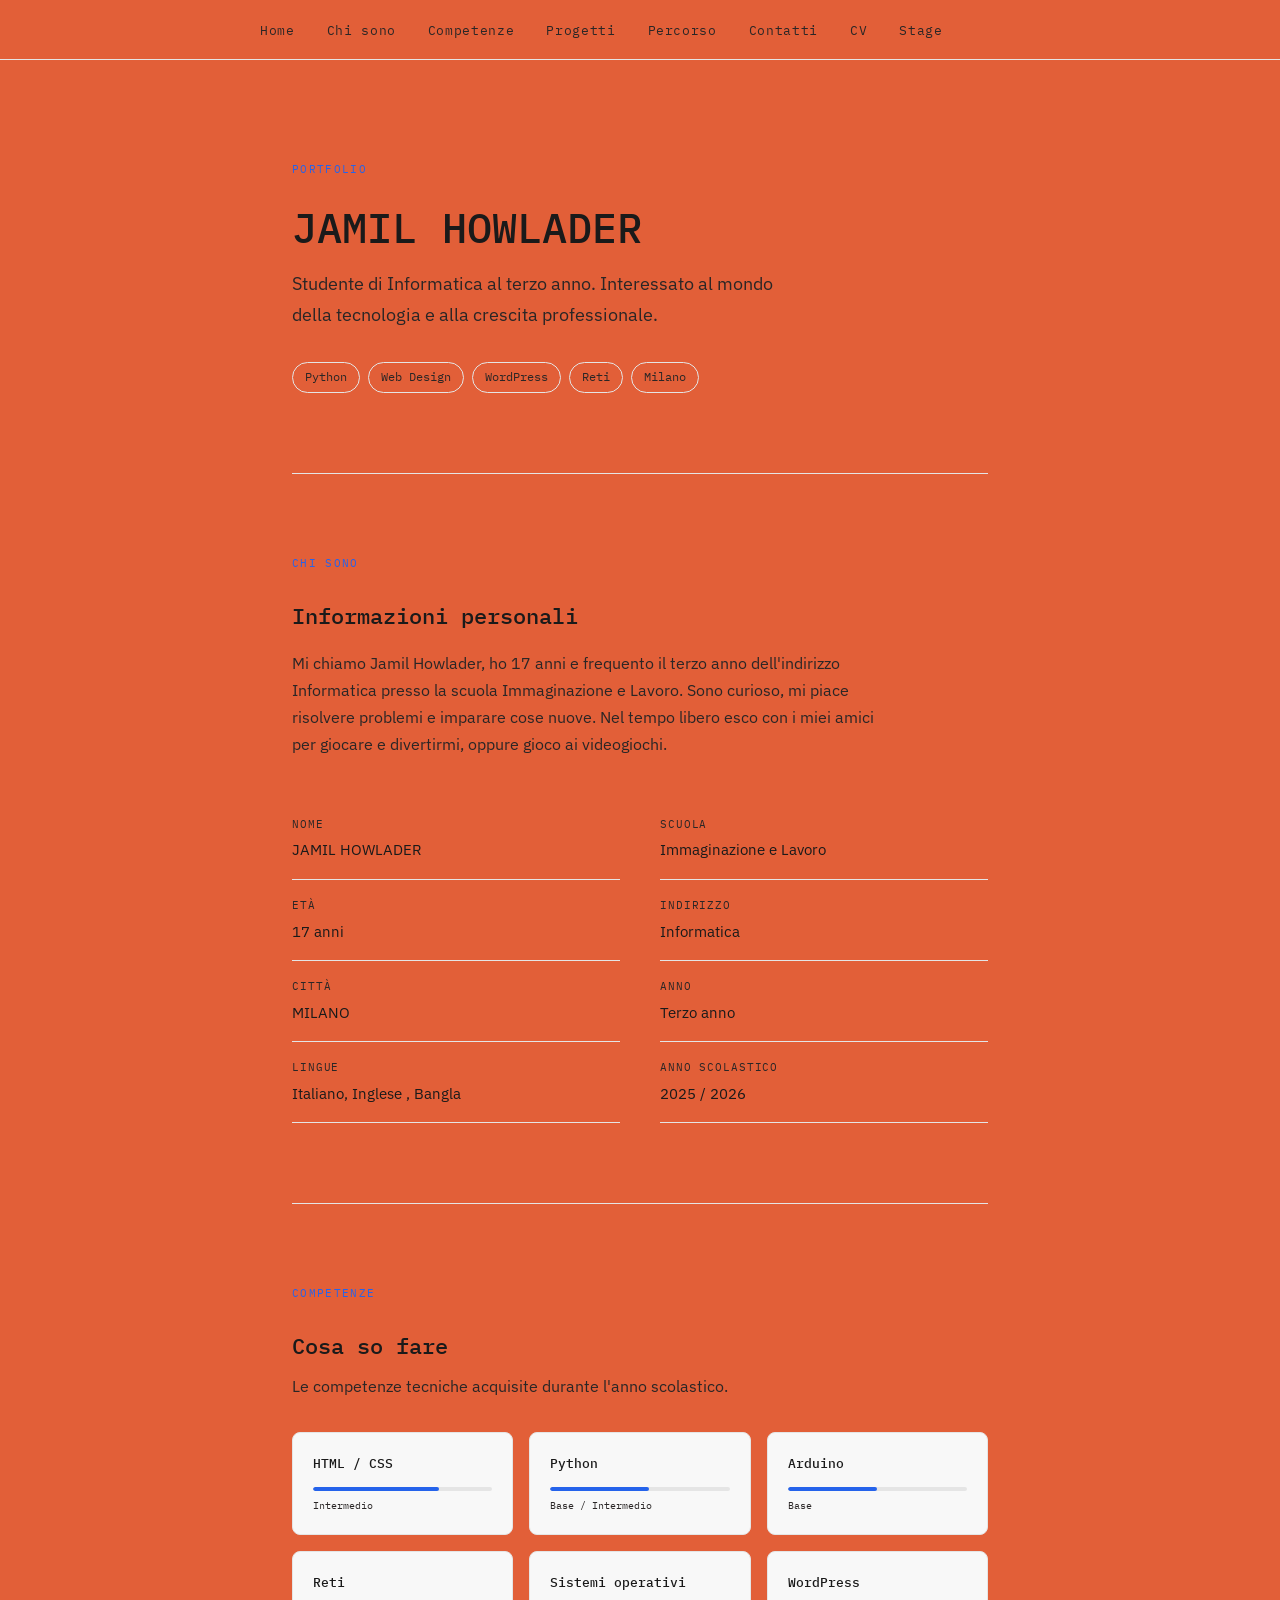
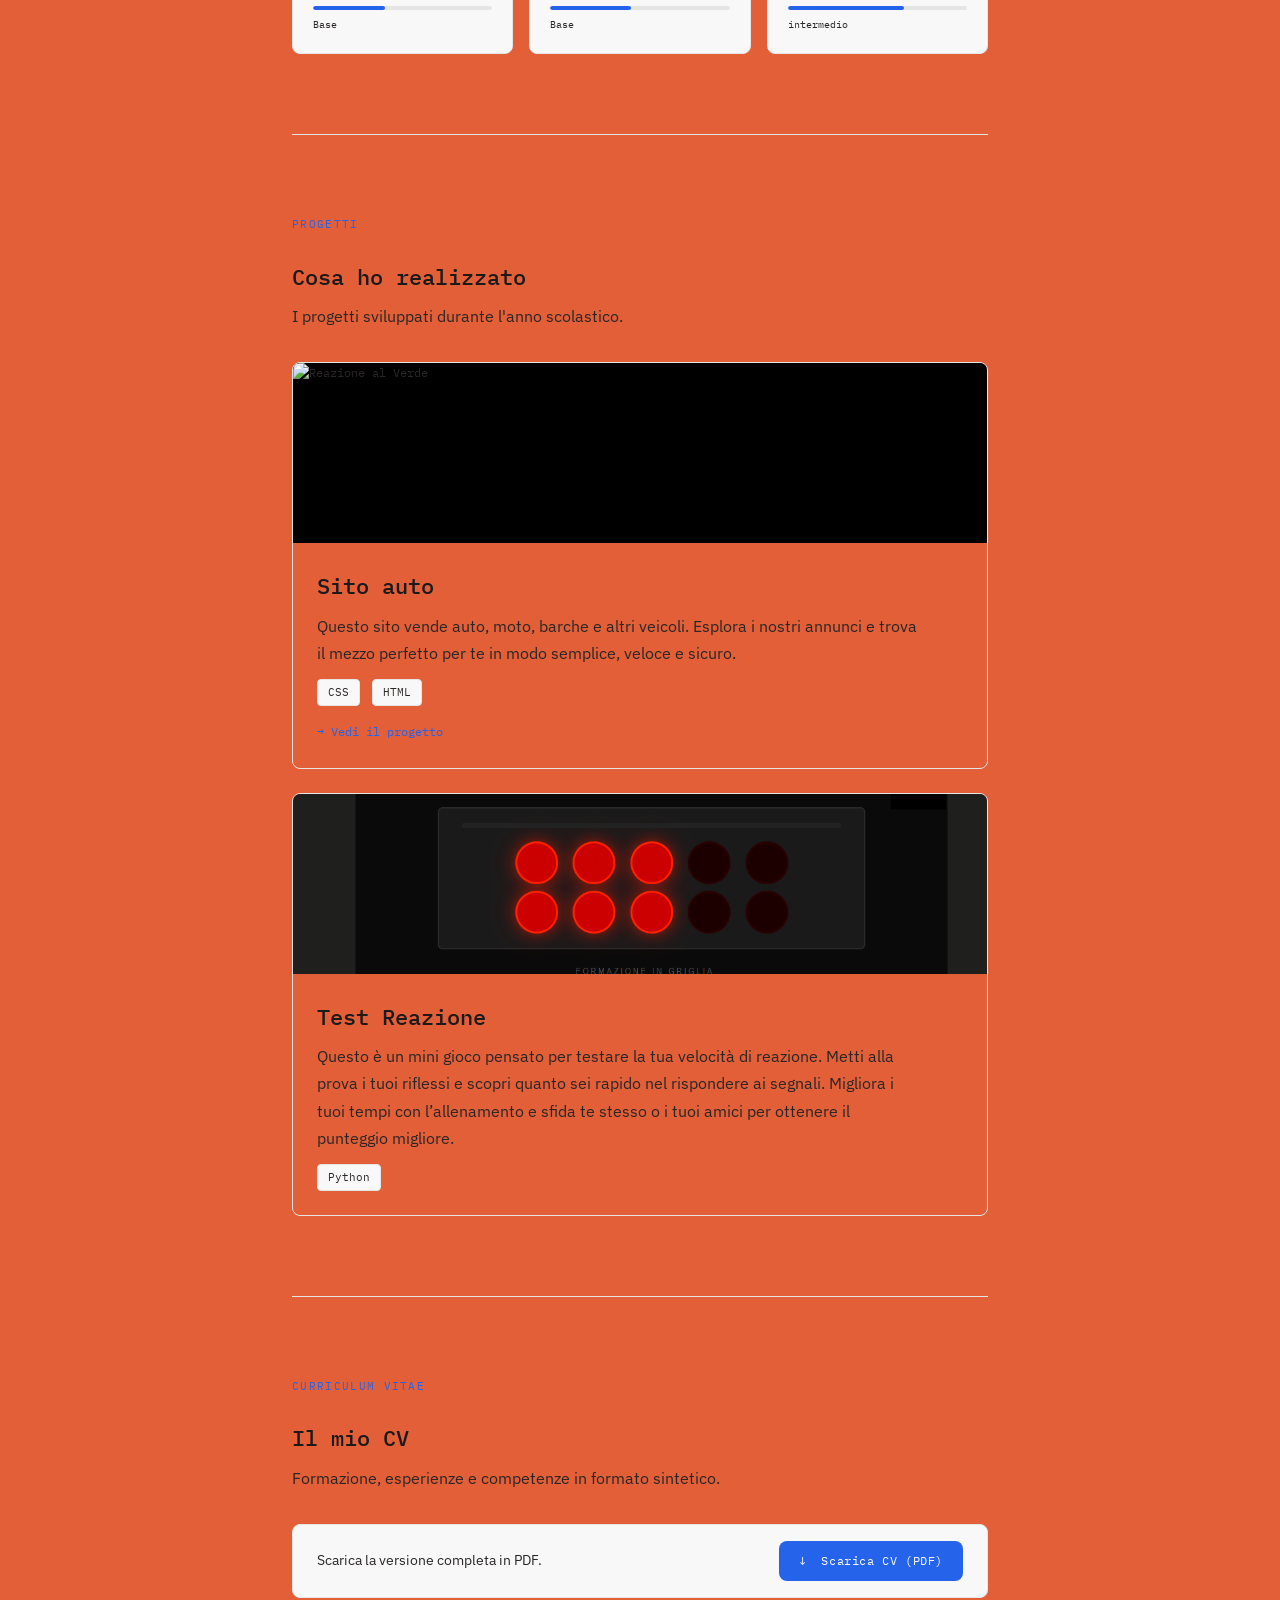
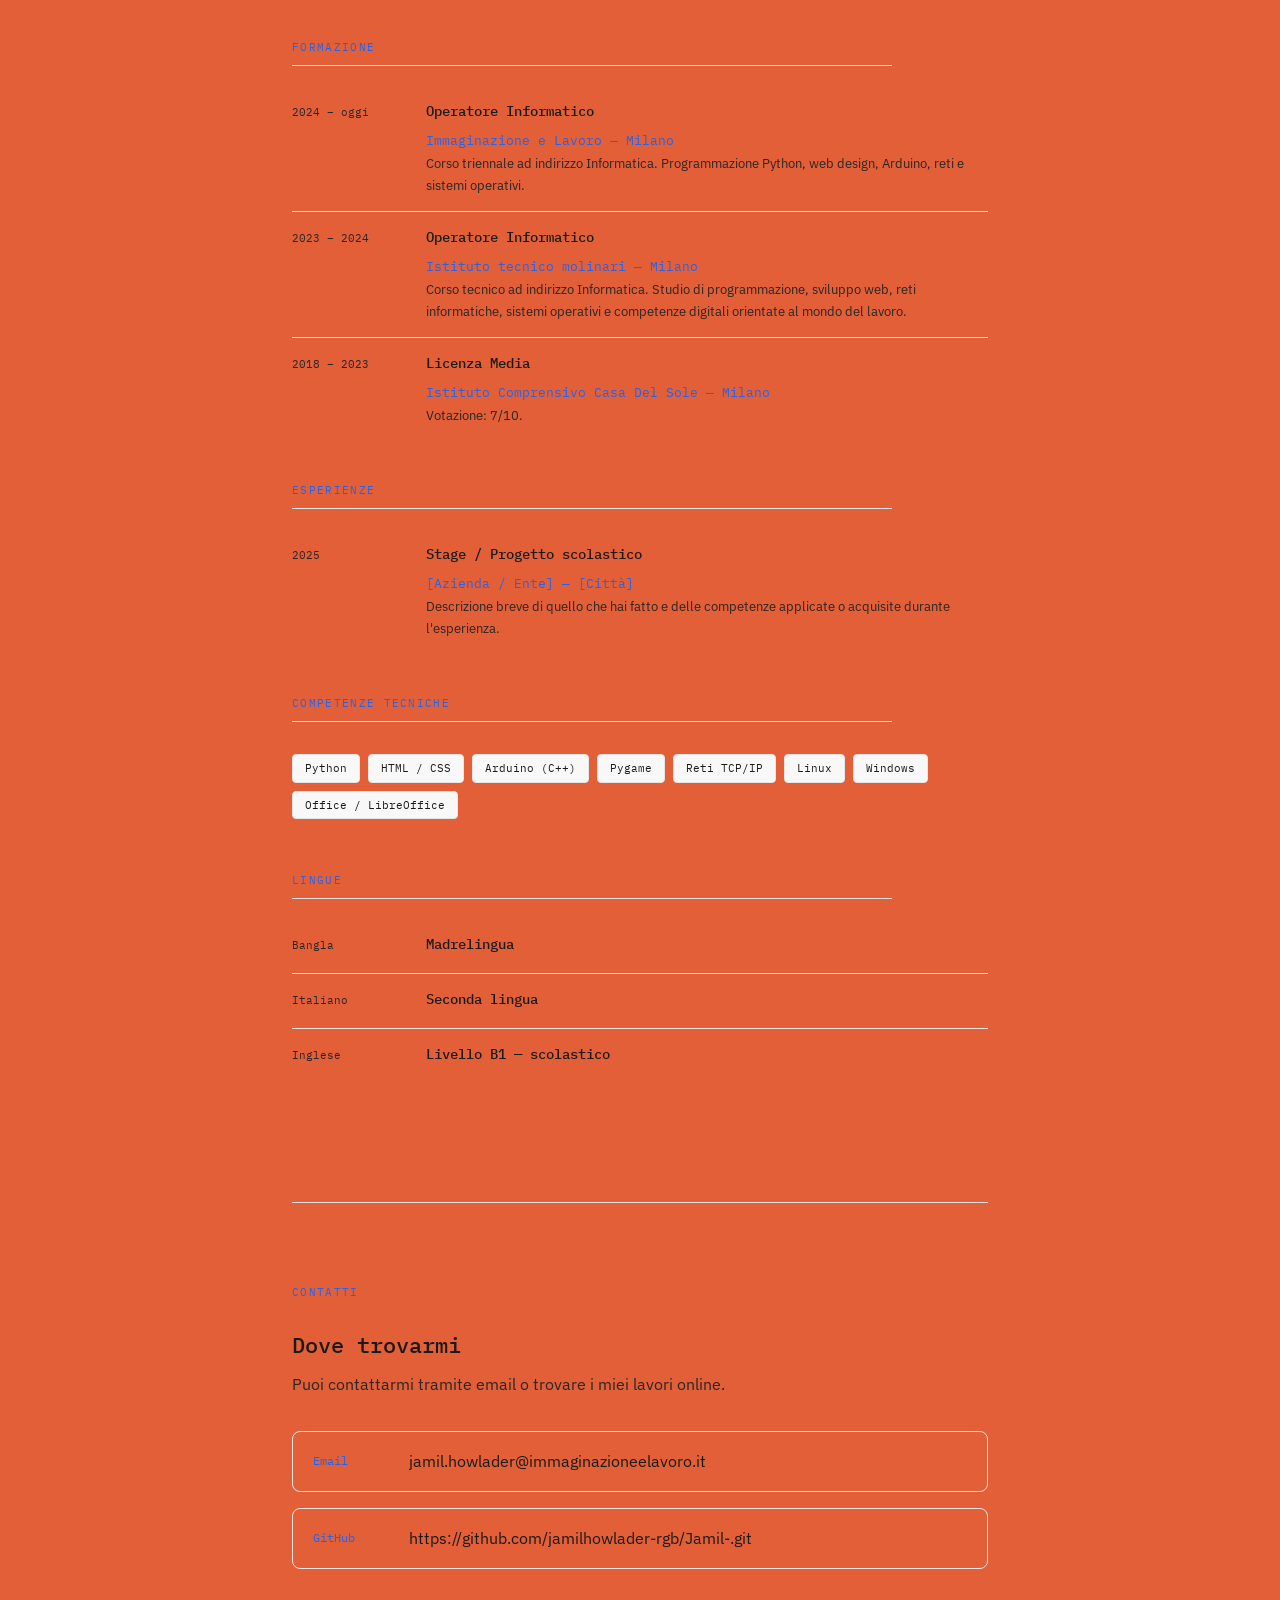
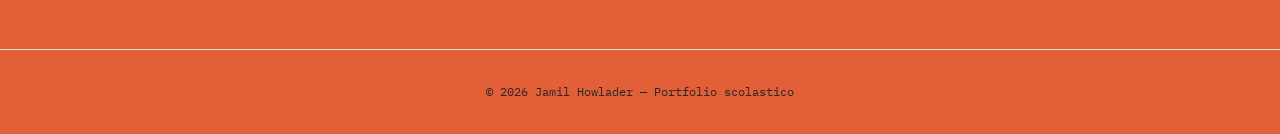
==== index.html @ 195c71ba "Update index.html" ====
<!DOCTYPE html>
<html lang="it">
<head>
  <meta charset="UTF-8" />
  <meta name="viewport" content="width=device-width, initial-scale=1.0"/>

  <!-- ✏️ MODIFICA: cambia il titolo con il tuo nome -->
  <title>JAMIL HOWLADER — Portfolio</title>

  <link rel="preconnect" href="https://fonts.googleapis.com">
  <link href="https://fonts.googleapis.com/css2?family=IBM+Plex+Sans:wght@300;400;500&family=IBM+Plex+Mono:wght@400;500&display=swap" rel="stylesheet">
  <link rel="stylesheet" href="style.css">
</head>

<body>

  <!-- NAVIGAZIONE -->
  <nav>
    <ul>
      <!-- ✏️ puoi cambiare le voci del menu -->
      <li><a href="#hero">Home</a></li>
      <li><a href="#chi-sono">Chi sono</a></li>
      <li><a href="#competenze">Competenze</a></li>
      <li><a href="#progetti">Progetti</a></li>
      <li><a href="#percorso">Percorso</a></li>
      <li><a href="#contatti">Contatti</a></li>
      <li><a href="#cv">CV</a></li>
      <li><a href="./stage.html">Stage</a></li>
    </ul>
  </nav>

  <main>

    <!-- ==========================================
         HERO — presentazione iniziale
         ========================================== -->
    <section id="hero">
      <p class="etichetta">Portfolio</p>

      <!-- ✏️ MODIFICA: il tuo nome e cognome -->
      <h1>JAMIL HOWLADER</h1>

      <!-- ✏️ MODIFICA: una frase breve su di te -->
      <p class="sottotitolo">
       Studente di Informatica al terzo anno. Interessato al mondo della tecnologia e alla crescita professionale.
      </p>

      <!-- ✏️ MODIFICA: le parole chiave che ti descrivono -->
      <div class="tag-list">
        <span class="tag">Python</span>
        <span class="tag">Web Design</span>
        <span class="tag">WordPress</span>
        <span class="tag">Reti</span>
        <span class="tag">Milano</span>
      </div>
    </section>

    <!-- ==========================================
         CHI SONO
         ========================================== -->
    <section id="chi-sono">
      <p class="etichetta">Chi sono</p>
      <h2>Informazioni personali</h2>

      <!-- ✏️ MODIFICA: scrivi qualcosa su di te -->
      <p style="margin-top: 16px;">
        Mi chiamo Jamil Howlader, ho 17 anni e frequento il terzo anno dell'indirizzo Informatica presso la scuola Immaginazione e Lavoro. Sono curioso, mi piace risolvere problemi e imparare cose nuove.

Nel tempo libero esco con i miei amici per giocare e divertirmi, oppure gioco ai videogiochi.


      </p>

      <div class="griglia-2col" style="margin-top: 40px;">
        <div>
          <!-- ✏️ MODIFICA: le tue informazioni -->
          <div class="info-riga">
            <span>NOME</span>
            <span>JAMIL HOWLADER</span>
          </div>
          <div class="info-riga">
            <span>Età</span>
            <span>17 anni</span>
          </div>
          <div class="info-riga">
            <span>Città</span>
            <span>MILANO</span>
          </div>
          <div class="info-riga">
            <span>Lingue</span>
            <span>Italiano, Inglese , Bangla </span>
          </div>
        </div>
        <div>
          <div class="info-riga">
            <span>Scuola</span>
            <span>Immaginazione e Lavoro</span>
          </div>
          <div class="info-riga">
            <span>Indirizzo</span>
            <span>Informatica</span>
          </div>
          <div class="info-riga">
            <span>Anno</span>
            <span>Terzo anno</span>
          </div>
          <div class="info-riga">
            <span>Anno scolastico</span>
            <span>2025 / 2026</span>
          </div>
        </div>
      </div>
    </section>

    <!-- ==========================================
         COMPETENZE
         ========================================== -->
    <section id="competenze">
      <p class="etichetta">Competenze</p>
      <h2>Cosa so fare</h2>
      <p style="margin-top: 8px;">
        Le competenze tecniche acquisite durante l'anno scolastico.
      </p>

      <!-- ✏️ MODIFICA: le tue competenze e il livello (da 0% a 100%) -->
      <div class="competenze-griglia">

        <div class="competenza-card">
          <h3>HTML / CSS</h3>
          <div class="barra-contenitore">
            <div class="barra" style="width: 70%"></div>
          </div>
          <p class="livello-label">Intermedio</p>
        </div>

        <div class="competenza-card">
          <h3>Python</h3>
          <div class="barra-contenitore">
            <div class="barra" style="width: 55%"></div>
          </div>
          <p class="livello-label">Base / Intermedio</p>
        </div>

        <div class="competenza-card">
          <h3>Arduino</h3>
          <div class="barra-contenitore">
            <div class="barra" style="width: 50%"></div>
          </div>
          <p class="livello-label">Base</p>
        </div>

        <div class="competenza-card">
          <h3>Reti</h3>
          <div class="barra-contenitore">
            <div class="barra" style="width: 40%"></div>
          </div>
          <p class="livello-label">Base</p>
        </div>

        <div class="competenza-card">
          <h3>Sistemi operativi</h3>
          <div class="barra-contenitore">
            <div class="barra" style="width: 45%"></div>
          </div>
          <p class="livello-label">Base</p>
        </div>
        

        <div class="competenza-card">
          <h3>WordPress</h3>
          <div class="barra-contenitore">
            <div class="barra" style="width: 65%"></div>
          </div>
          <p class="livello-label">intermedio</p>
        </div>

        <!-- ✏️ aggiungi altre competenze copiando il blocco sopra -->

      </div>
    </section>

    <!-- ==========================================
         PROGETTI
         ========================================== -->
    <section id="progetti">
      <p class="etichetta">Progetti</p>
      <h2>Cosa ho realizzato</h2>
      <p style="margin-top: 8px;">
        I progetti sviluppati durante l'anno scolastico.
      </p>

      <div class="progetti-lista">

        <!-- PROGETTO 1 — ✏️ MODIFICA con il tuo progetto -->
        <div class="progetto-card">
          <div class="progetto-immagine">
             <img src="./Screenshot 2026-06-10 164959.png" alt="Reazione al Verde" style="width:100%;height:100%;object-fit:fill;">
            <!-- ✏️ sostituisci questo placeholder con un'immagine del progetto:
                 <img src="screenshot-progetto.jpg" alt="Nome progetto" style="width:100%;height:100%;object-fit:cover;">
            -->
          </div>
          <div class="progetto-corpo">
            <h2>Sito auto</h2>
            <p style="margin-top: 8px;">
             Questo sito vende auto, moto, barche e 
             altri veicoli. Esplora i nostri annunci e
              trova il mezzo perfetto per te in modo semplice,
               veloce e sicuro.

            </p>
            <div class="progetto-meta">
              <!-- ✏️ aggiungi i linguaggi / strumenti usati -->
              <span class="badge">CSS</span>
              <span class="badge">HTML</span>
            </div>
            <!-- ✏️ se hai un link al progetto, inseriscilo qui -->
            <!-- <a href="#" class="progetto-link">→ Vedi il progetto</a> -->
             <a href="file:///C:/Users/howla/Desktop/progetto2%20exam/f1_start_lights_reaction_game.html" class="progetto-link">→ Vedi il progetto</a>


          </div>
        </div>

        <!-- PROGETTO 2 — ✏️ MODIFICA con il tuo progetto -->
        <div class="progetto-card">
          <div class="progetto-immagine">
            <img src="./sema.png" alt="Reazione al Verde" style="width:100%;height:100%;object-fit:cover;">
          </div>
          <div class="progetto-corpo">
            <h2>Test Reazione</h2>
            <p style="margin-top: 8px;">
              Questo è un mini gioco pensato per testare la tua velocità di reazione. Metti alla prova i tuoi riflessi e scopri quanto sei rapido nel rispondere ai segnali. Migliora i tuoi tempi con l’allenamento e sfida te stesso o i tuoi amici per ottenere il punteggio migliore.

            </p>
            <div class="progetto-meta">
              <span class="badge">Python</span>
            </div>
          </div>
        </div>

        <!-- ✏️ copia un blocco qui sopra per aggiungere altri progetti -->

      </div>
    </section>

    <!-- ==========================================
         CV
         ========================================== -->
    <section id="cv">
      <p class="etichetta">Curriculum Vitae</p>
      <h2>Il mio CV</h2>
      <p style="margin-top: 8px;">
        Formazione, esperienze e competenze in formato sintetico.
      </p>

      <!-- BOTTONE DOWNLOAD PDF -->
      <div class="cv-download-bar">
        <p>Scarica la versione completa in PDF.</p>
        <!-- ✏️ MODIFICA: sostituisci "cv.pdf" con il nome del tuo file PDF -->
       <a href="./JAMIL HOWLADER - CV (2).pdf" download="JAMIL HOWLADER-CV(2).pdf" class="btn-scarica">
          ↓ &nbsp;Scarica CV (PDF)
        </a>
      </div>

      <!-- FORMAZIONE -->
      <div class="cv-blocco">
        <p class="cv-blocco-titolo">Formazione</p>

        <!-- ✏️ MODIFICA: il tuo percorso scolastico -->
        <div class="cv-riga">
          <span class="cv-periodo">2024 – oggi</span>
          <div class="cv-contenuto">
            <h3>Operatore Informatico</h3>
            <span class="cv-luogo">Immaginazione e Lavoro — Milano</span>
            <p>Corso triennale ad indirizzo Informatica. Programmazione Python,
               web design, Arduino, reti e sistemi operativi.</p>
          </div>
        </div>


         <div class="cv-riga">
          <span class="cv-periodo">2023 – 2024</span>
          <div class="cv-contenuto">
            <h3>Operatore Informatico</h3>
            <span class="cv-luogo">Istituto tecnico molinari — Milano</span>
            <p>Corso tecnico ad indirizzo Informatica. Studio di programmazione, 
              sviluppo web, reti informatiche, sistemi operativi e competenze digitali orientate al mondo del lavoro.

            </p>
          </div>
        </div>

        <div class="cv-riga">
          <span class="cv-periodo">2018 – 2023</span>
          <div class="cv-contenuto">
            <h3>Licenza Media</h3>
            <!-- ✏️ MODIFICA: la tua scuola media -->
            <span class="cv-luogo">Istituto Comprensivo Casa Del Sole — Milano</span>
            <p>Votazione: 7/10.</p>
          </div>
        </div>

        <!-- ✏️ aggiungi altri blocchi copiando una cv-riga -->
      </div>

      <!-- ESPERIENZE -->
      <div class="cv-blocco">
        <p class="cv-blocco-titolo">Esperienze</p>

        <!-- ✏️ MODIFICA: aggiungi stage, lavori, volontariato, ecc. -->
        <div class="cv-riga">
          <span class="cv-periodo">2025</span>
          <div class="cv-contenuto">
            <h3>Stage / Progetto scolastico</h3>
            <!-- ✏️ MODIFICA: azienda o contesto -->
            <span class="cv-luogo">[Azienda / Ente] — [Città]</span>
            <p>Descrizione breve di quello che hai fatto e delle competenze
               applicate o acquisite durante l'esperienza.</p>
          </div>
        </div>

        <!-- ✏️ se non hai esperienze lavorative ancora, puoi rimuovere
             questa sezione o usarla per progetti extrascolastici -->
      </div>

      <!-- COMPETENZE TECNICHE -->
      <div class="cv-blocco">
        <p class="cv-blocco-titolo">Competenze tecniche</p>
        <!-- ✏️ MODIFICA: le tue competenze -->
        <div class="cv-skill-lista">
          <span class="cv-skill">Python</span>
          <span class="cv-skill">HTML / CSS</span>
          <span class="cv-skill">Arduino (C++)</span>
          <span class="cv-skill">Pygame</span>
          <span class="cv-skill">Reti TCP/IP</span>
          <span class="cv-skill">Linux</span>
          <span class="cv-skill">Windows</span>
          <span class="cv-skill">Office / LibreOffice</span>
        </div>
      </div>

      <!-- LINGUE -->
      <div class="cv-blocco">
        <p class="cv-blocco-titolo">Lingue</p>

        <div class="cv-riga">
          <span class="cv-periodo">Bangla</span>
          <div class="cv-contenuto">
            <h3>Madrelingua</h3>
          </div>
        </div>
           <div class="cv-riga">
          <span class="cv-periodo">Italiano</span>
          <div class="cv-contenuto">
            <h3>Seconda lingua</h3>
          </div>
        </div>



        <div class="cv-riga">
          <span class="cv-periodo">Inglese</span>
          <div class="cv-contenuto">
            <!-- ✏️ MODIFICA: il tuo livello -->
            <h3>Livello B1 — scolastico</h3>
          </div>
        </div>
      </div>

    </section>

    <!-- ==========================================
         CONTATTI
         ========================================== -->
    <section id="contatti">
      <p class="etichetta">Contatti</p>
      <h2>Dove trovarmi</h2>
      <p style="margin-top: 8px;">
        Puoi contattarmi tramite email o trovare i miei lavori online.
      </p>

      <div class="contatti-lista">

        <!-- ✏️ MODIFICA: la tua email -->
        <a href="/cdn-cgi/l/email-protection#3b4f4e5a7b5e565a525715524f" class="contatto-riga">
          <span class="contatto-icona">Email</span>
          <span><span class="__cf_email__" data-cfemail="5d29283c1d38303c3431733429"></span>jamil.howlader@immaginazioneelavoro.it </span>
        </a>

        <!-- ✏️ MODIFICA: il tuo profilo GitHub (se ce l'hai) -->
        <a href="https://github.com/tuousername" class="contatto-riga" target="_blank">
          <span class="contatto-icona">GitHub</span>
          <span>https://github.com/jamilhowlader-rgb/Jamil-.git</span>
        </a>

        <!-- ✏️ aggiungi altri link (LinkedIn, ecc.) copiando il blocco sopra
             oppure cancella quelli che non usi -->

      </div>
    </section>

    

  </main>

    <footer>
    <!-- ✏️ MODIFICA: il tuo nome -->
    © 2026 Jamil Howlader — Portfolio scolastico
  </footer>

</body>
</html>
---- style.css ----
/* =============================================
   VARIABILI — modifica qui i colori del sito
   Cambiarle qui le cambia su TUTTE le pagine
   ============================================= */
:root {
  --colore-sfondo:     #e25f38;
  --colore-testo:      #1a1a1a;
  --colore-testo-muto: #2a2626;
  --colore-accento:    #2563eb;   /* ✏️ cambia questo colore con il tuo preferito */
  --colore-bordo:      #e5e5e5;
  --colore-card:       #f8f8f8;

  --font-titoli: 'IBM Plex Mono', monospace;
  --font-testo:  'IBM Plex Sans', sans-serif;

  --larghezza-max: 760px;
  --raggio:        8px;
}

/* =============================================
   RESET E BASE
   ============================================= */
*, *::before, *::after {
  box-sizing: border-box;
  margin: 0;
  padding: 0;
}

html {
  scroll-behavior: smooth;
}

body {
  background-color: var(--colore-sfondo);
  color: var(--colore-testo);
  font-family: var(--font-testo);
  font-size: 16px;
  line-height: 1.7;
}

/* =============================================
   NAVIGAZIONE
   ============================================= */
nav {
  position: sticky;
  top: 0;
  background-color: var(--colore-sfondo);
  border-bottom: 1px solid var(--colore-bordo);
  z-index: 100;
  padding: 0 32px;
}

nav ul {
  list-style: none;
  display: flex;
  gap: 32px;
  max-width: var(--larghezza-max);
  margin: 0 auto;
  padding: 16px 0;
}

nav a {
  text-decoration: none;
  color: var(--colore-testo-muto);
  font-size: 13px;
  font-family: var(--font-titoli);
  letter-spacing: 0.05em;
  transition: color 0.2s;
}

nav a:hover,
nav a.attivo {
  color: var(--colore-accento);
}

/* =============================================
   LAYOUT PRINCIPALE
   ============================================= */
main {
  max-width: var(--larghezza-max);
  margin: 0 auto;
  padding: 0 32px;
}

section {
  padding: 80px 0;
  border-bottom: 1px solid var(--colore-bordo);
}

section:last-child {
  border-bottom: none;
}

/* =============================================
   TIPOGRAFIA
   ============================================= */
.etichetta {
  font-family: var(--font-titoli);
  font-size: 11px;
  letter-spacing: 0.12em;
  text-transform: uppercase;
  color: var(--colore-accento);
  margin-bottom: 24px;
}

h1 {
  font-family: var(--font-titoli);
  font-size: clamp(28px, 5vw, 42px);
  font-weight: 500;
  line-height: 1.2;
  margin-bottom: 16px;
}

/* h1 nella pagina stage è leggermente più piccolo */
.pagina-stage h1 {
  font-size: clamp(24px, 4vw, 36px);
}

h2 {
  font-family: var(--font-titoli);
  font-size: 22px;
  font-weight: 500;
  margin-bottom: 8px;
}

h3 {
  font-family: var(--font-titoli);
  font-size: 15px;
  font-weight: 500;
  margin-bottom: 6px;
}

p {
  color: var(--colore-testo-muto);
  max-width: 600px;
}

a {
  color: var(--colore-accento);
}

/* =============================================
   SEZIONE HERO (intestazione — solo index)
   ============================================= */
#hero {
  padding: 100px 0 80px;
}

#hero .sottotitolo {
  font-size: 18px;
  color: var(--colore-testo-muto);
  margin-bottom: 32px;
  max-width: 520px;
}

.tag-list {
  display: flex;
  flex-wrap: wrap;
  gap: 8px;
  margin-top: 24px;
}

.tag {
  font-family: var(--font-titoli);
  font-size: 12px;
  padding: 4px 12px;
  border: 1px solid var(--colore-bordo);
  border-radius: 100px;
  color: var(--colore-testo-muto);
}

/* =============================================
   SEZIONE CHI SONO — griglia 2 colonne
   ============================================= */
.griglia-2col {
  display: grid;
  grid-template-columns: 1fr 1fr;
  gap: 40px;
  margin-top: 32px;
}

.info-riga {
  display: flex;
  flex-direction: column;
  gap: 4px;
  padding: 16px 0;
  border-bottom: 1px solid var(--colore-bordo);
}

.info-riga span:first-child {
  font-family: var(--font-titoli);
  font-size: 11px;
  text-transform: uppercase;
  letter-spacing: 0.08em;
  color: var(--colore-testo-muto);
}

.info-riga span:last-child {
  font-size: 15px;
  color: var(--colore-testo);
}

/* =============================================
   SEZIONE COMPETENZE
   ============================================= */
.competenze-griglia {
  display: grid;
  grid-template-columns: repeat(auto-fill, minmax(200px, 1fr));
  gap: 16px;
  margin-top: 32px;
}

.competenza-card {
  background: var(--colore-card);
  border: 1px solid var(--colore-bordo);
  border-radius: var(--raggio);
  padding: 20px;
}

.competenza-card h3 {
  font-size: 13px;
  margin-bottom: 12px;
  color: var(--colore-testo);
}

.barra-contenitore {
  background: var(--colore-bordo);
  border-radius: 4px;
  height: 4px;
  overflow: hidden;
}

.barra {
  height: 100%;
  background: var(--colore-accento);
  border-radius: 4px;
}

.livello-label {
  font-family: var(--font-titoli);
  font-size: 10px;
  color: var(--colore-testo-muto);
  margin-top: 6px;
}

/* =============================================
   SEZIONE PROGETTI
   ============================================= */
.progetti-lista {
  display: flex;
  flex-direction: column;
  gap: 24px;
  margin-top: 32px;
}

.progetto-card {
  border: 1px solid var(--colore-bordo);
  border-radius: var(--raggio);
  overflow: hidden;
  transition: border-color 0.2s;
}

.progetto-card:hover {
  border-color: var(--colore-accento);
}

.progetto-immagine {
  width: 100%;
  height: 180px;
  background: black;
  display: flex;
  align-items: center;
  justify-content: center;
  font-family: var(--font-titoli);
  font-size: 12px;
  color: var(--colore-testo-muto);
  /* ✏️ puoi sostituire il colore di sfondo con un'immagine:
     background: url('immagine-progetto.jpg') center/cover; */
}

.progetto-corpo {
  padding: 24px;
}

.progetto-meta {
  display: flex;
  gap: 12px;
  margin-top: 12px;
  flex-wrap: wrap;
}

.badge {
  font-family: var(--font-titoli);
  font-size: 11px;
  padding: 3px 10px;
  border-radius: 4px;
  background: var(--colore-card);
  border: 1px solid var(--colore-bordo);
  color: var(--colore-testo-muto);
}

.progetto-link {
  display: inline-block;
  margin-top: 16px;
  font-family: var(--font-titoli);
  font-size: 12px;
  color: var(--colore-accento);
  text-decoration: none;
}

.progetto-link:hover {
  text-decoration: underline;
}

/* =============================================
   SEZIONE PERCORSO — timeline
   ============================================= */
.timeline {
  margin-top: 32px;
  display: flex;
  flex-direction: column;
  gap: 0;
}

.timeline-item {
  display: grid;
  grid-template-columns: 100px 1fr;
  gap: 24px;
  padding-bottom: 32px;
  position: relative;
}

.timeline-item::before {
  content: '';
  position: absolute;
  left: 91px;
  top: 6px;
  bottom: 0;
  width: 1px;
  background: var(--colore-bordo);
}

.timeline-item:last-child::before {
  display: none;
}

.timeline-anno {
  font-family: var(--font-titoli);
  font-size: 12px;
  color: var(--colore-testo-muto);
  padding-top: 2px;
  text-align: right;
}

.timeline-contenuto {
  padding-left: 20px;
  position: relative;
}

.timeline-contenuto::before {
  content: '';
  position: absolute;
  left: -4px;
  top: 7px;
  width: 8px;
  height: 8px;
  border-radius: 50%;
  background: var(--colore-accento);
}

/* =============================================
   SEZIONE CONTATTI
   ============================================= */
.contatti-lista {
  margin-top: 32px;
  display: flex;
  flex-direction: column;
  gap: 16px;
}

.contatto-riga {
  display: flex;
  align-items: center;
  gap: 16px;
  padding: 16px 20px;
  border: 1px solid var(--colore-bordo);
  border-radius: var(--raggio);
  text-decoration: none;
  color: var(--colore-testo);
  transition: border-color 0.2s, background 0.2s;
}

.contatto-riga:hover {
  border-color: var(--colore-accento);
  background: var(--colore-card);
}

.contatto-icona {
  font-family: var(--font-titoli);
  font-size: 12px;
  color: var(--colore-accento);
  min-width: 80px;
}

/* =============================================
   SEZIONE CV
   ============================================= */
.cv-download-bar {
  display: flex;
  align-items: center;
  justify-content: space-between;
  background: var(--colore-card);
  border: 1px solid var(--colore-bordo);
  border-radius: var(--raggio);
  padding: 16px 24px;
  margin-top: 32px;
  margin-bottom: 40px;
  flex-wrap: wrap;
  gap: 12px;
}

.cv-download-bar p {
  font-size: 14px;
  max-width: none;
}

.btn-scarica {
  display: inline-flex;
  align-items: center;
  gap: 8px;
  background: var(--colore-accento);
  color: #fff;
  text-decoration: none;
  font-family: var(--font-titoli);
  font-size: 12px;
  letter-spacing: 0.05em;
  padding: 10px 20px;
  border-radius: var(--raggio);
  transition: opacity 0.2s;
  white-space: nowrap;
}

.btn-scarica:hover {
  opacity: 0.85;
  color: #fff;
}

.cv-blocco {
  margin-bottom: 40px;
}

.cv-blocco-titolo {
  font-family: var(--font-titoli);
  font-size: 11px;
  letter-spacing: 0.12em;
  text-transform: uppercase;
  color: var(--colore-accento);
  border-bottom: 1px solid var(--colore-bordo);
  padding-bottom: 8px;
  margin-bottom: 20px;
}

.cv-riga {
  display: grid;
  grid-template-columns: 110px 1fr;
  gap: 16px 24px;
  padding: 14px 0;
  border-bottom: 1px solid var(--colore-bordo);
  align-items: start;
}

.cv-riga:last-child {
  border-bottom: none;
}

.cv-periodo {
  font-family: var(--font-titoli);
  font-size: 11px;
  color: var(--colore-testo-muto);
  padding-top: 3px;
}

.cv-contenuto h3 {
  font-size: 14px;
  font-weight: 500;
  margin-bottom: 2px;
  color: var(--colore-testo);
}

.cv-contenuto .cv-luogo {
  font-size: 13px;
  color: var(--colore-accento);
  font-family: var(--font-titoli);
  margin-bottom: 4px;
}

.cv-contenuto p {
  font-size: 13px;
  color: var(--colore-testo-muto);
  max-width: none;
  margin: 0;
}

.cv-skill-lista {
  display: flex;
  flex-wrap: wrap;
  gap: 8px;
  padding: 12px 0;
}

.cv-skill {
  font-family: var(--font-titoli);
  font-size: 11px;
  padding: 4px 12px;
  border-radius: 4px;
  background: var(--colore-card);
  border: 1px solid var(--colore-bordo);
  color: var(--colore-testo);
}

/* =============================================
   PAGINA STAGE — componenti specifici
   ============================================= */

/* Intestazione pagina stage */
#intro {
  padding: 80px 0 60px;
}

#intro p {
  margin-top: 12px;
  max-width: 520px;
}

/* Numerazione stage (cerchio colorato) */
.numero-stage {
  display: inline-flex;
  align-items: center;
  justify-content: center;
  width: 32px;
  height: 32px;
  border-radius: 50%;
  background: var(--colore-accento);
  color: #fff;
  font-family: var(--font-titoli);
  font-size: 14px;
  font-weight: 500;
  margin-bottom: 24px;
}

/* Scheda azienda */
.scheda-azienda {
  border: 1px solid var(--colore-bordo);
  border-radius: var(--raggio);
  overflow: hidden;
  margin-bottom: 40px;
}

.scheda-header {
  background: var(--colore-card);
  border-bottom: 1px solid var(--colore-bordo);
  padding: 20px 24px;
  display: flex;
  align-items: flex-start;
  justify-content: space-between;
  gap: 16px;
  flex-wrap: wrap;
}

.scheda-header h2 {
  font-size: 18px;
  margin-bottom: 0;
}

.scheda-header .settore-badge {
  font-family: var(--font-titoli);
  font-size: 11px;
  padding: 4px 12px;
  border: 1px solid var(--colore-bordo);
  border-radius: 100px;
  color: var(--colore-testo-muto);
  background: var(--colore-sfondo);
  white-space: nowrap;
}

.scheda-corpo {
  padding: 0;
}

.scheda-riga {
  display: grid;
  grid-template-columns: 160px 1fr;
  border-bottom: 1px solid var(--colore-bordo);
}

.scheda-riga:last-child {
  border-bottom: none;
}

.scheda-label {
  font-family: var(--font-titoli);
  font-size: 11px;
  text-transform: uppercase;
  letter-spacing: 0.08em;
  color: var(--colore-testo-muto);
  padding: 16px 24px;
  background: var(--colore-card);
  border-right: 1px solid var(--colore-bordo);
  display: flex;
  align-items: flex-start;
}

.scheda-valore {
  padding: 14px 24px;
  font-size: 15px;
  color: var(--colore-testo);
}

/* Lista attività dentro la scheda */
.attivita-lista {
  list-style: none;
  display: flex;
  flex-direction: column;
  gap: 6px;
  padding: 14px 24px;
}

.attivita-lista li {
  font-size: 15px;
  color: var(--colore-testo);
  display: flex;
  gap: 10px;
  align-items: flex-start;
}

.attivita-lista li::before {
  content: '—';
  color: var(--colore-accento);
  font-family: var(--font-titoli);
  flex-shrink: 0;
  margin-top: 1px;
}

/* Relazione */
.relazione-contenitore {
  margin-top: 8px;
}

.relazione-contenitore h3 {
  font-size: 13px;
  font-weight: 500;
  text-transform: uppercase;
  letter-spacing: 0.08em;
  color: var(--colore-testo-muto);
  margin-bottom: 16px;
}

.relazione-testo {
  display: flex;
  flex-direction: column;
  gap: 16px;
}

.relazione-paragrafo {
  border-left: 3px solid var(--colore-bordo);
  padding-left: 20px;
}

.relazione-paragrafo .para-titolo {
  font-family: var(--font-titoli);
  font-size: 12px;
  text-transform: uppercase;
  letter-spacing: 0.08em;
  color: var(--colore-accento);
  margin-bottom: 6px;
}

.relazione-paragrafo p {
  font-size: 15px;
  line-height: 1.75;
  /* ✏️ il testo della relazione va qui */
}

/* =============================================
   FOOTER
   ============================================= */
footer {
  border-top: 1px solid var(--colore-bordo);
  padding: 32px;
  text-align: center;
  font-family: var(--font-titoli);
  font-size: 12px;
  color: var(--colore-testo-muto);
}

/* =============================================
   RESPONSIVE (schermi piccoli)
   ============================================= */
@media (max-width: 600px) {
  main  { padding: 0 20px; }
  nav   { padding: 0 20px; }

  /* index */
  .griglia-2col      { grid-template-columns: 1fr; }
  .timeline-item     { grid-template-columns: 70px 1fr; }
  .cv-riga           { grid-template-columns: 1fr; gap: 4px; }
  .cv-periodo        { padding-top: 0; }
  .cv-download-bar   { flex-direction: column; align-items: flex-start; }

  /* stage */
  .scheda-riga       { grid-template-columns: 1fr; }
  .scheda-label      { border-right: none; border-bottom: 1px solid var(--colore-bordo); }
  .scheda-header     { flex-direction: column; gap: 8px; }
}
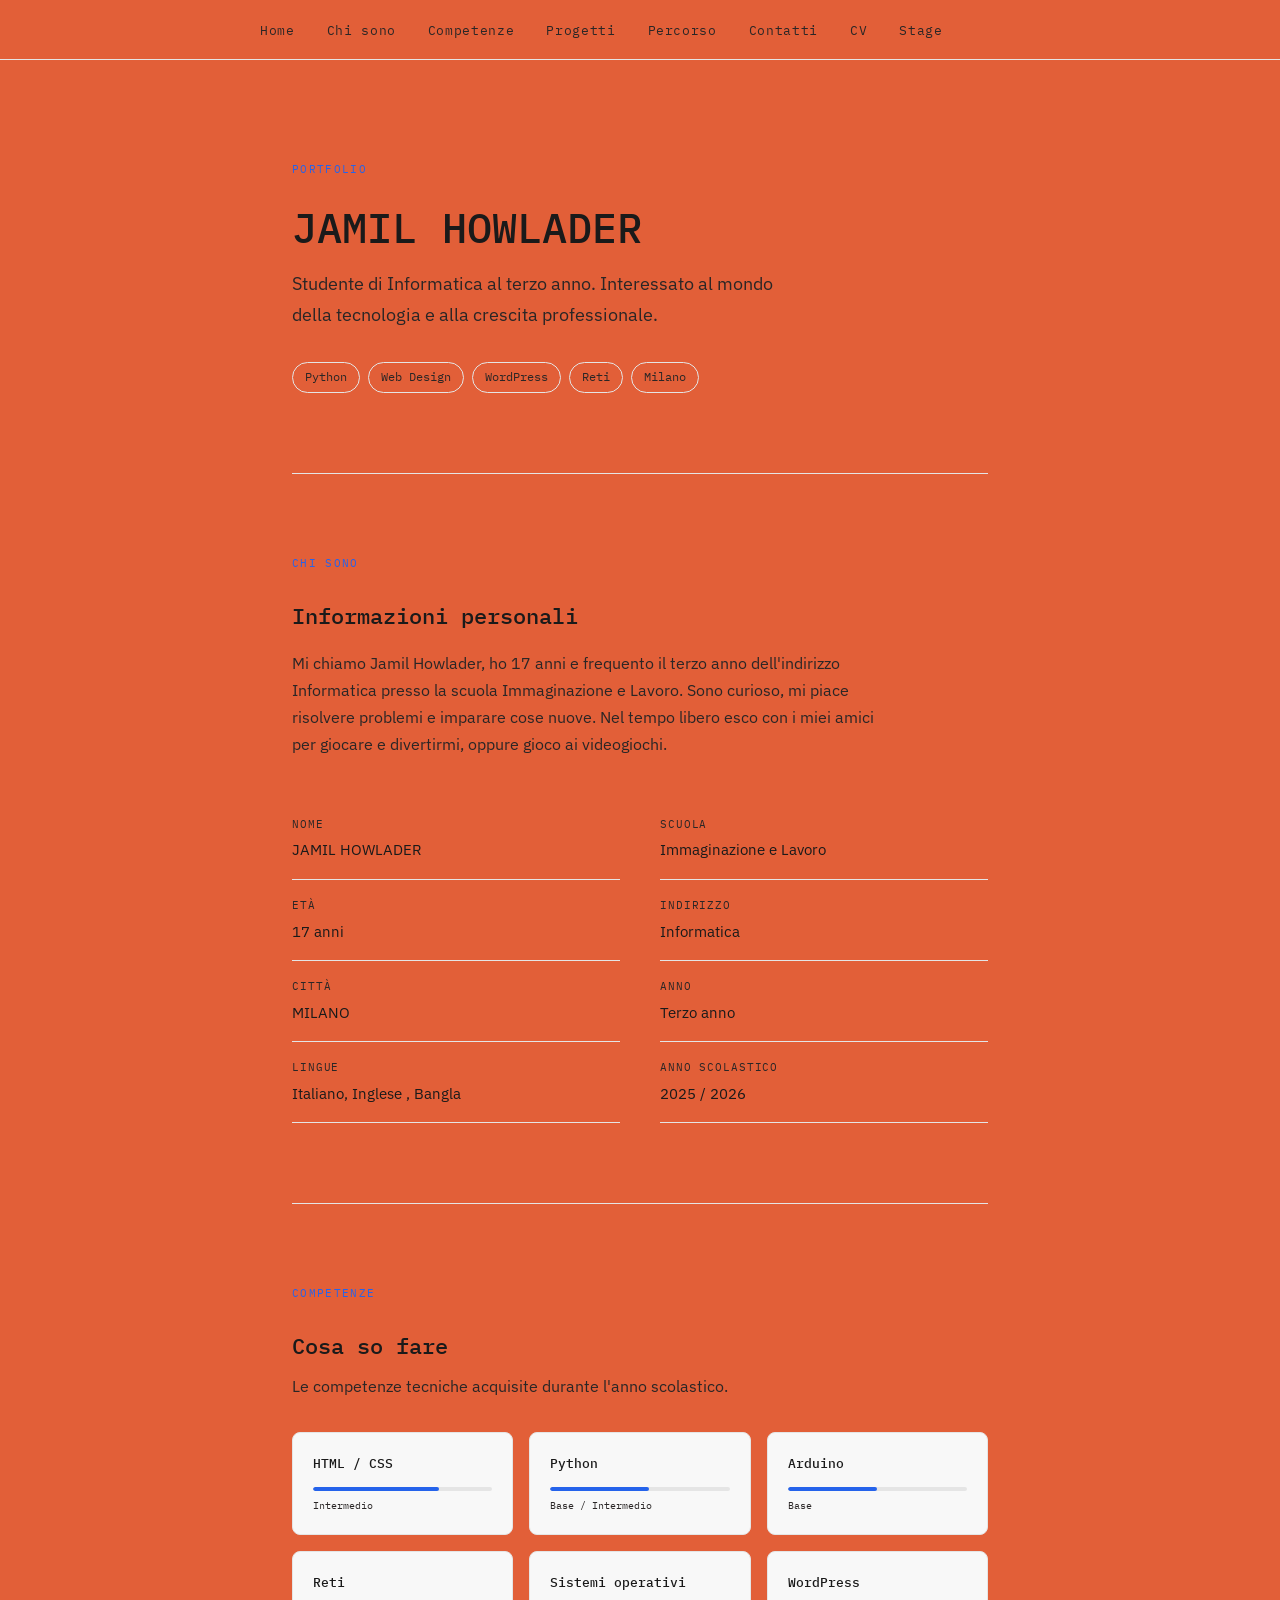
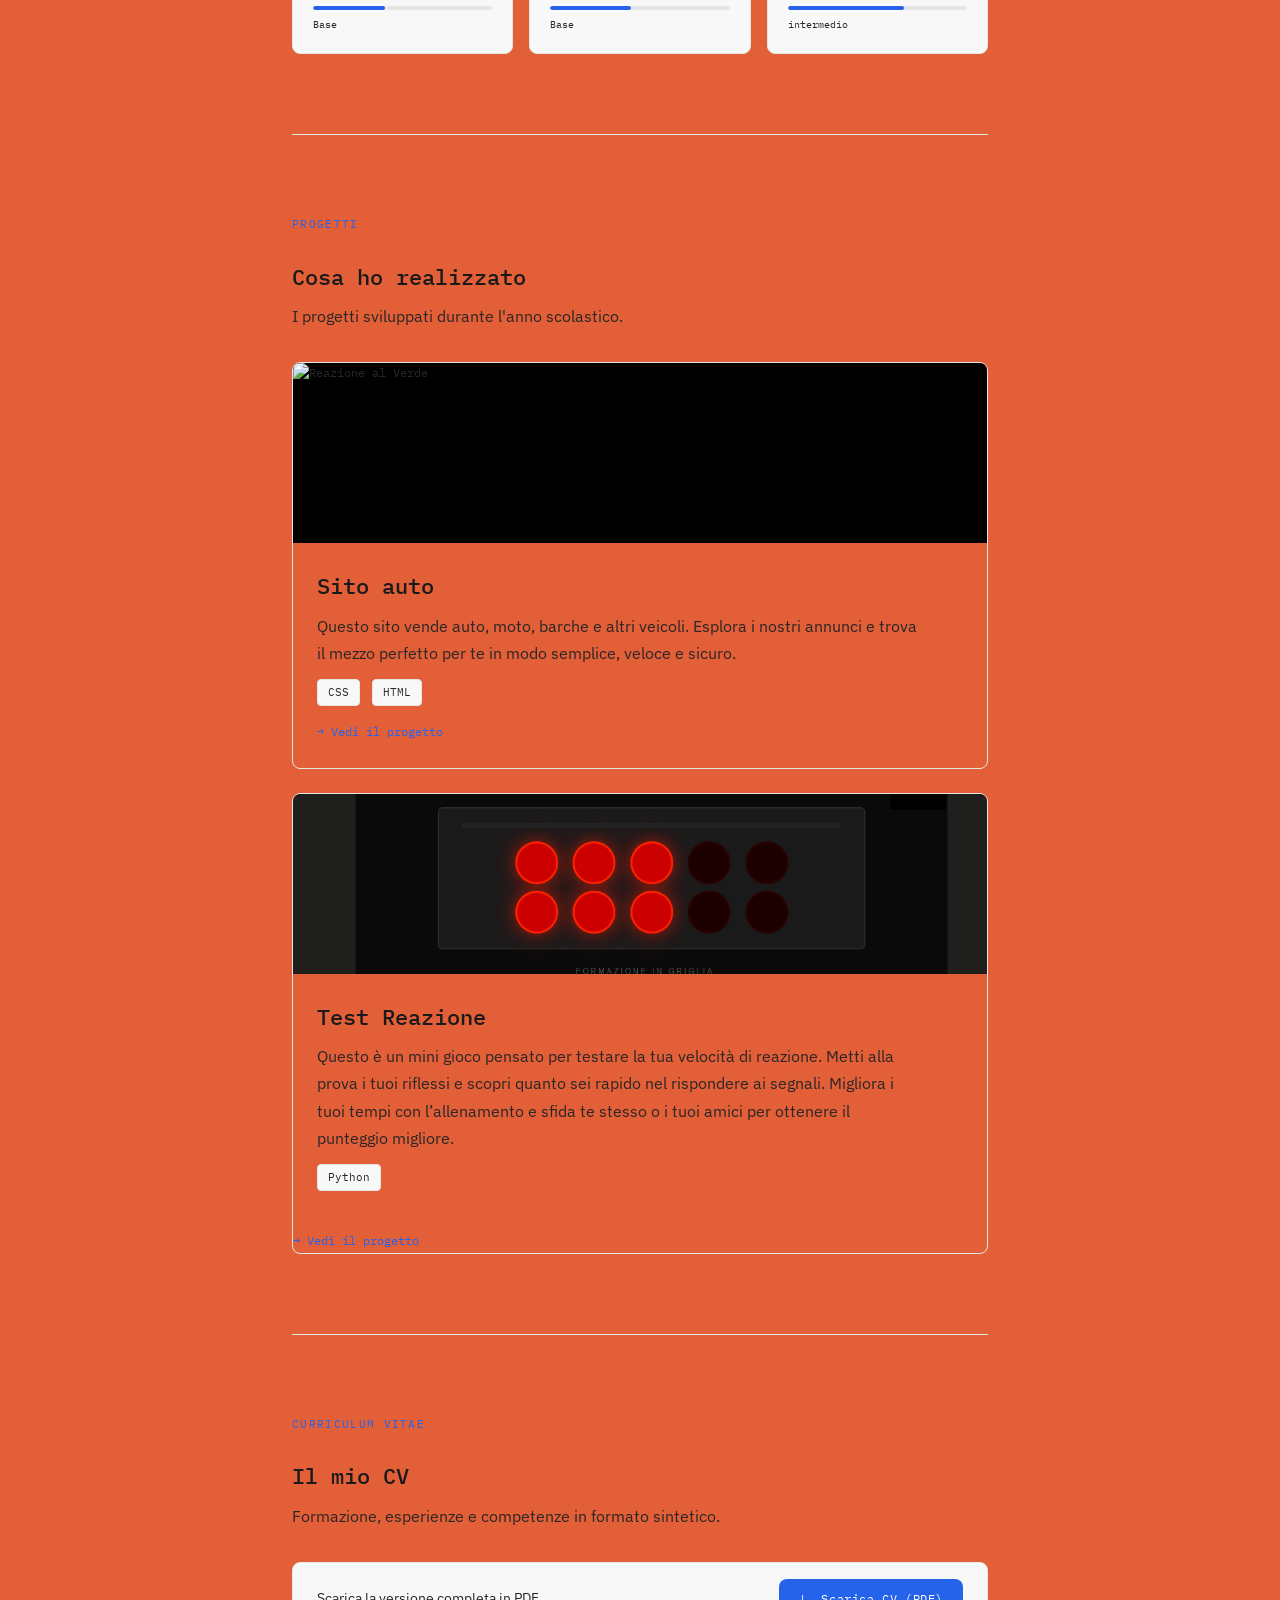
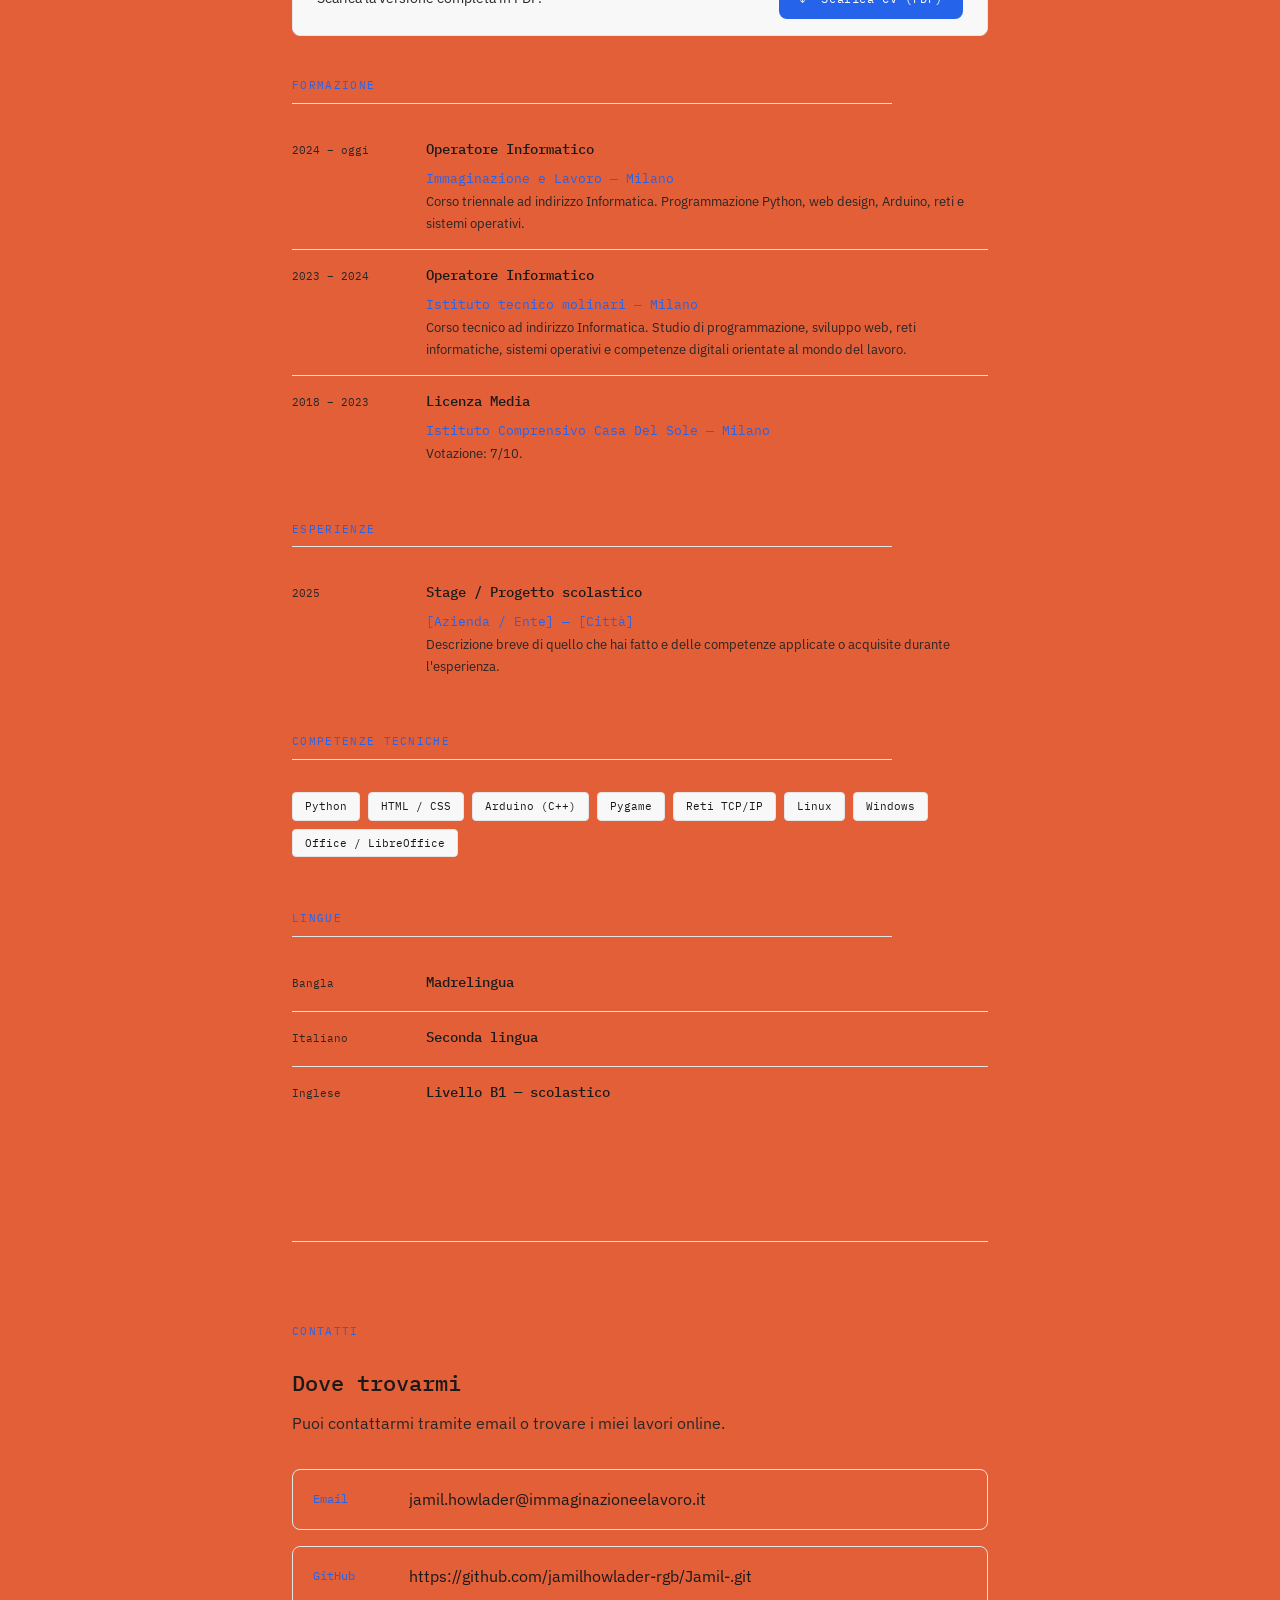
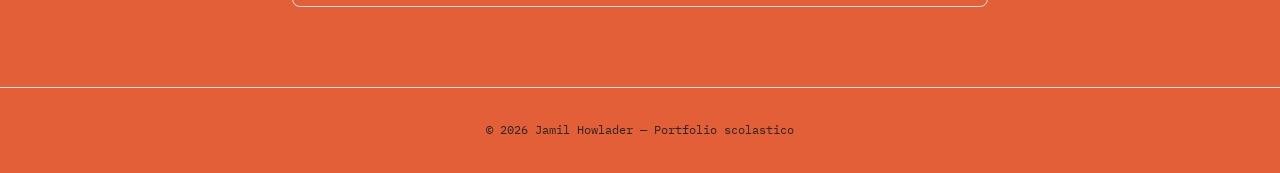
==== commit be15e926: "Update index.html" ====
--- a/index.html
+++ b/index.html
@@ -215,7 +215,7 @@
             </div>
             <!-- ✏️ se hai un link al progetto, inseriscilo qui -->
             <!-- <a href="#" class="progetto-link">→ Vedi il progetto</a> -->
-             <a href="file:///C:/Users/howla/Desktop/progetto2%20exam/f1_start_lights_reaction_game.html" class="progetto-link">→ Vedi il progetto</a>
+             <a href="file:///C:/Users/howla/Desktop/progetto%20orale%201%23/index.html" class="progetto-link">→ Vedi il progetto</a>
 
 
           </div>
@@ -236,6 +236,10 @@
               <span class="badge">Python</span>
             </div>
           </div>
+
+                       <a href="file:///C:/Users/howla/Desktop/progetto2%20exam/f1_start_lights_reaction_game.html" class="progetto-link">→ Vedi il progetto</a>
+
+
         </div>
 
         <!-- ✏️ copia un blocco qui sopra per aggiungere altri progetti -->
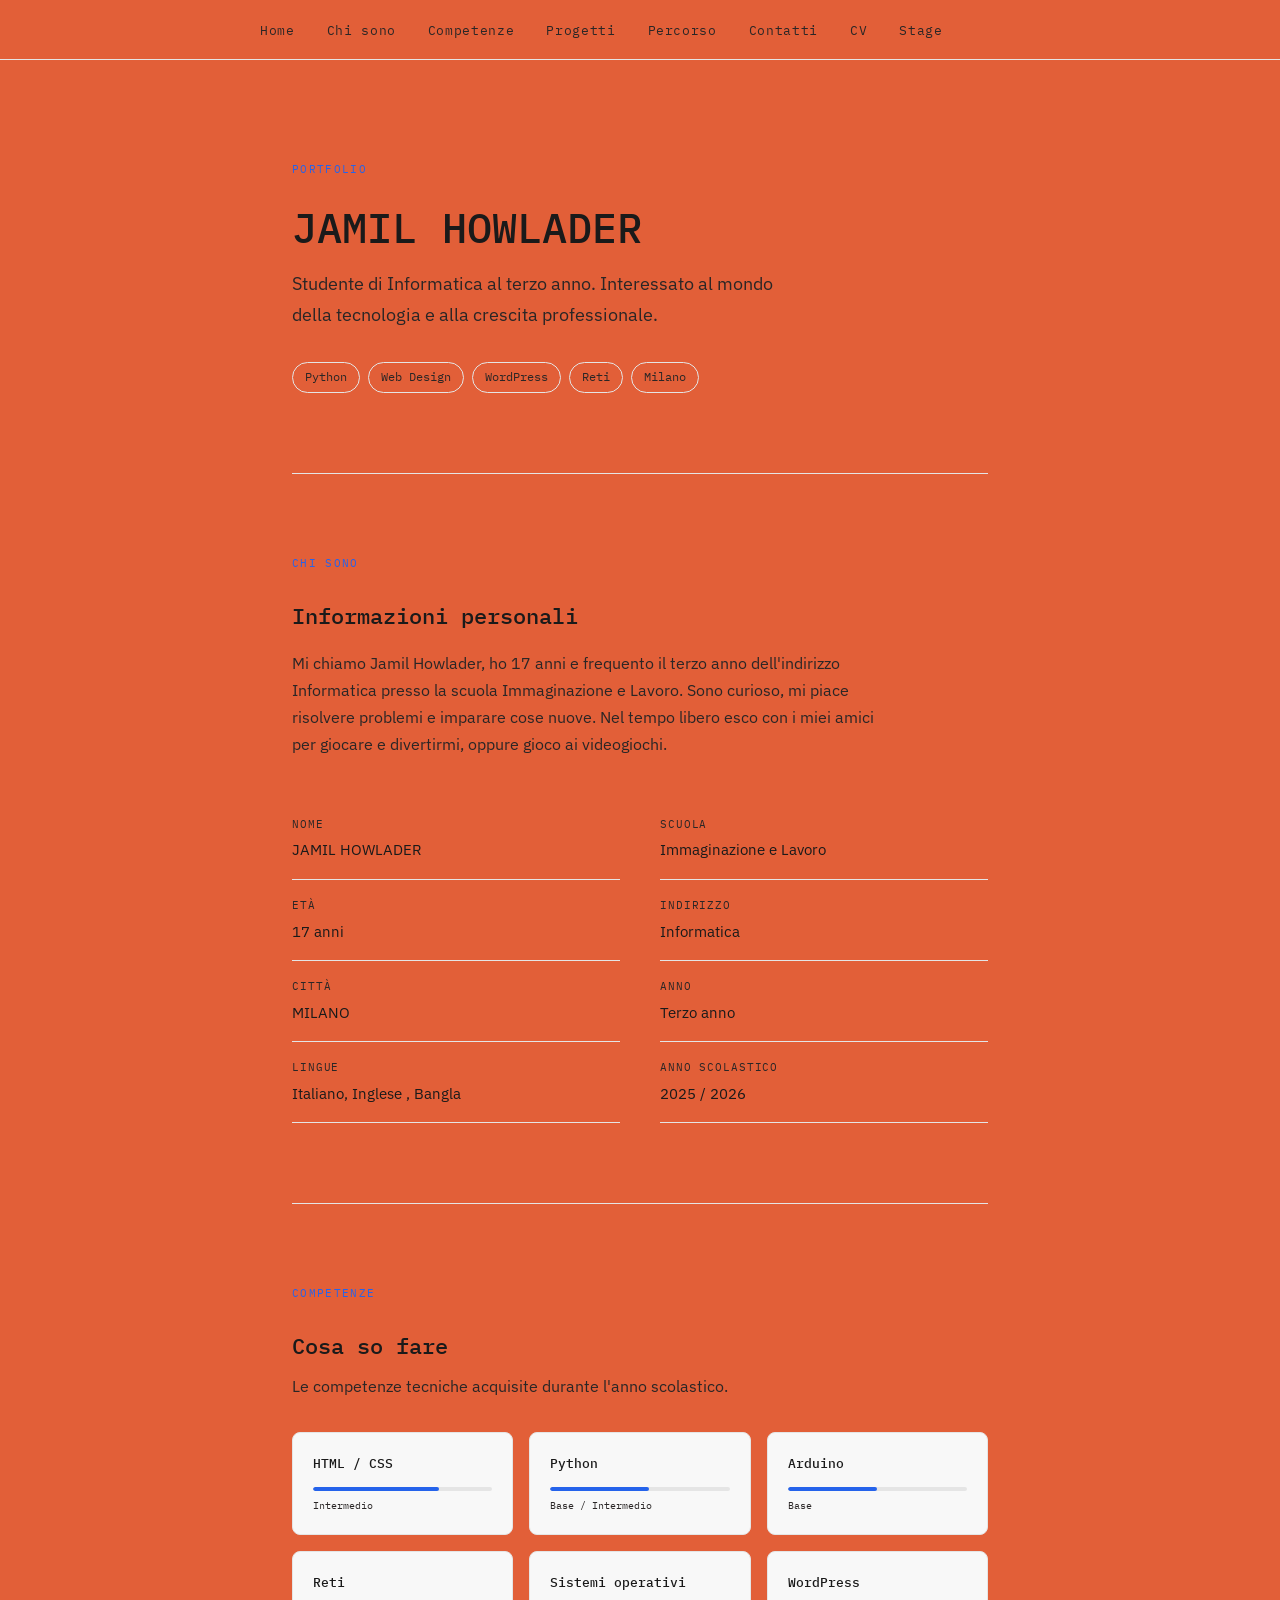
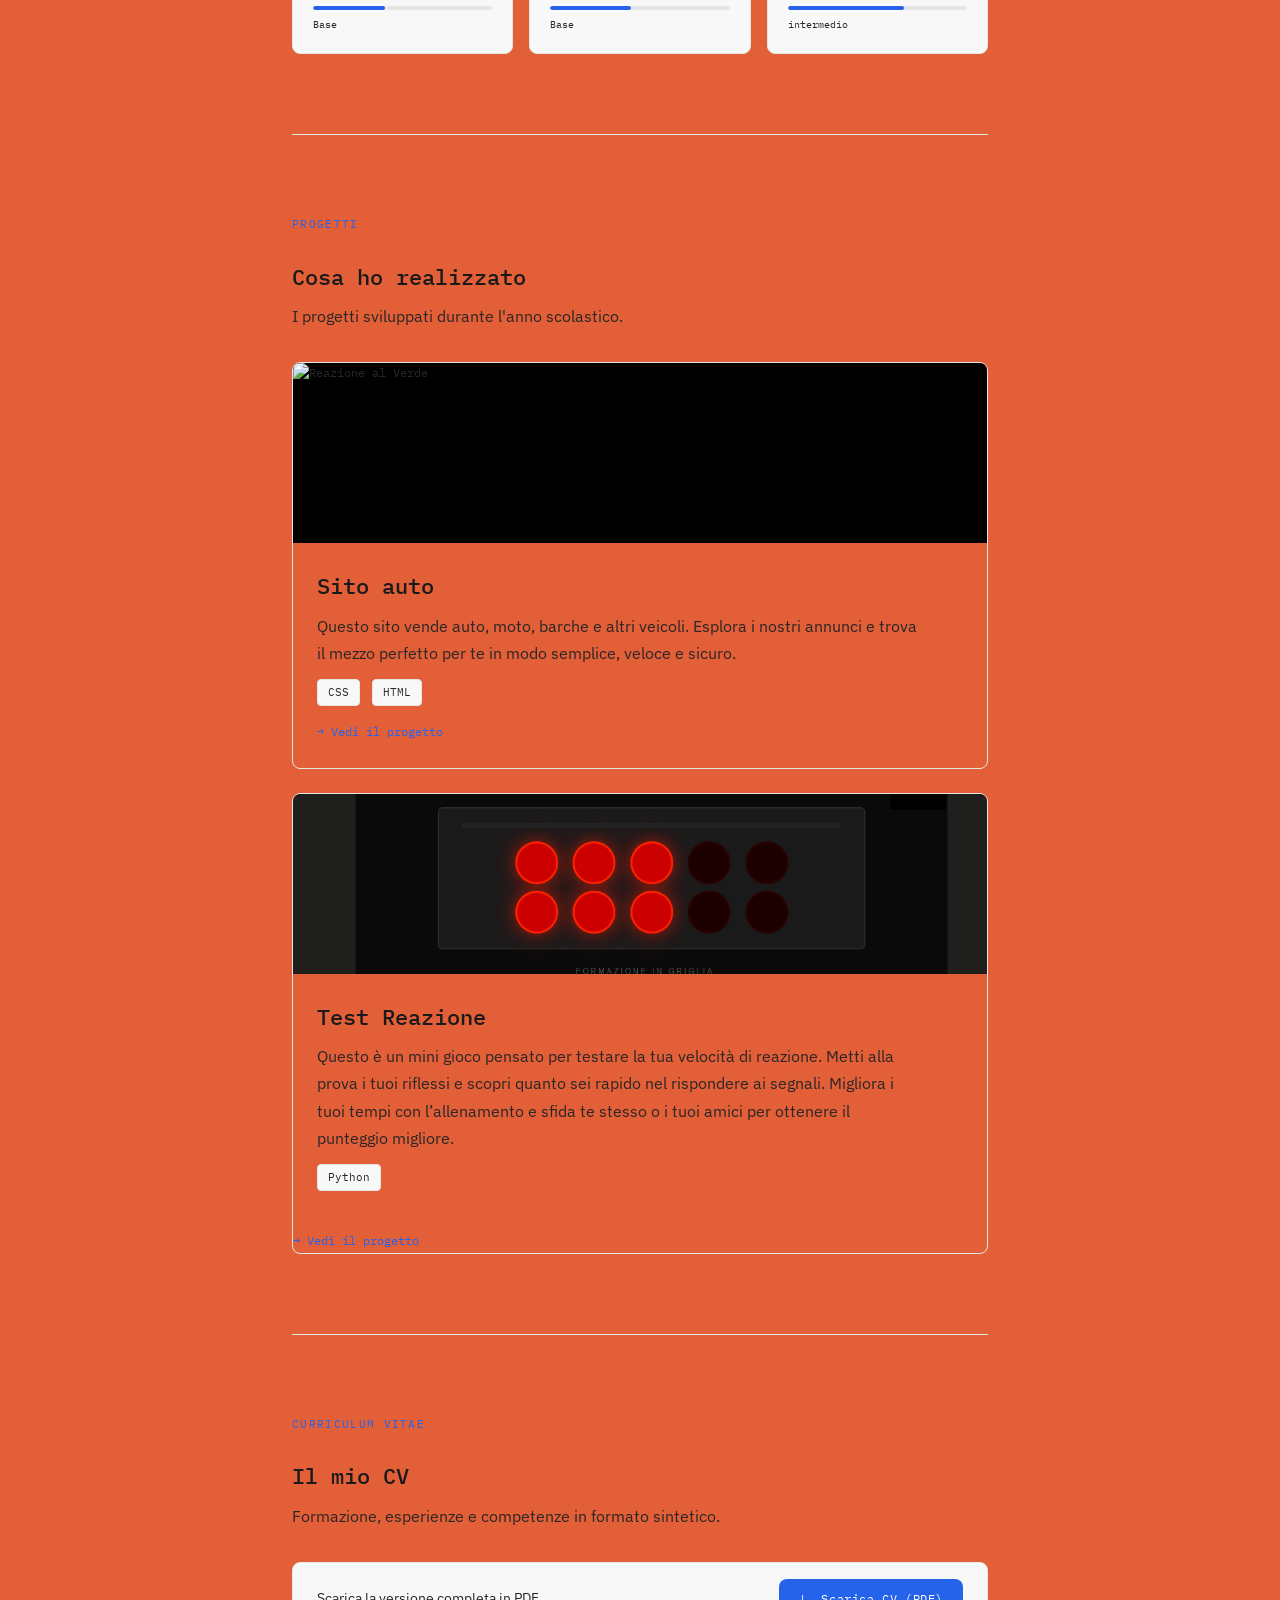
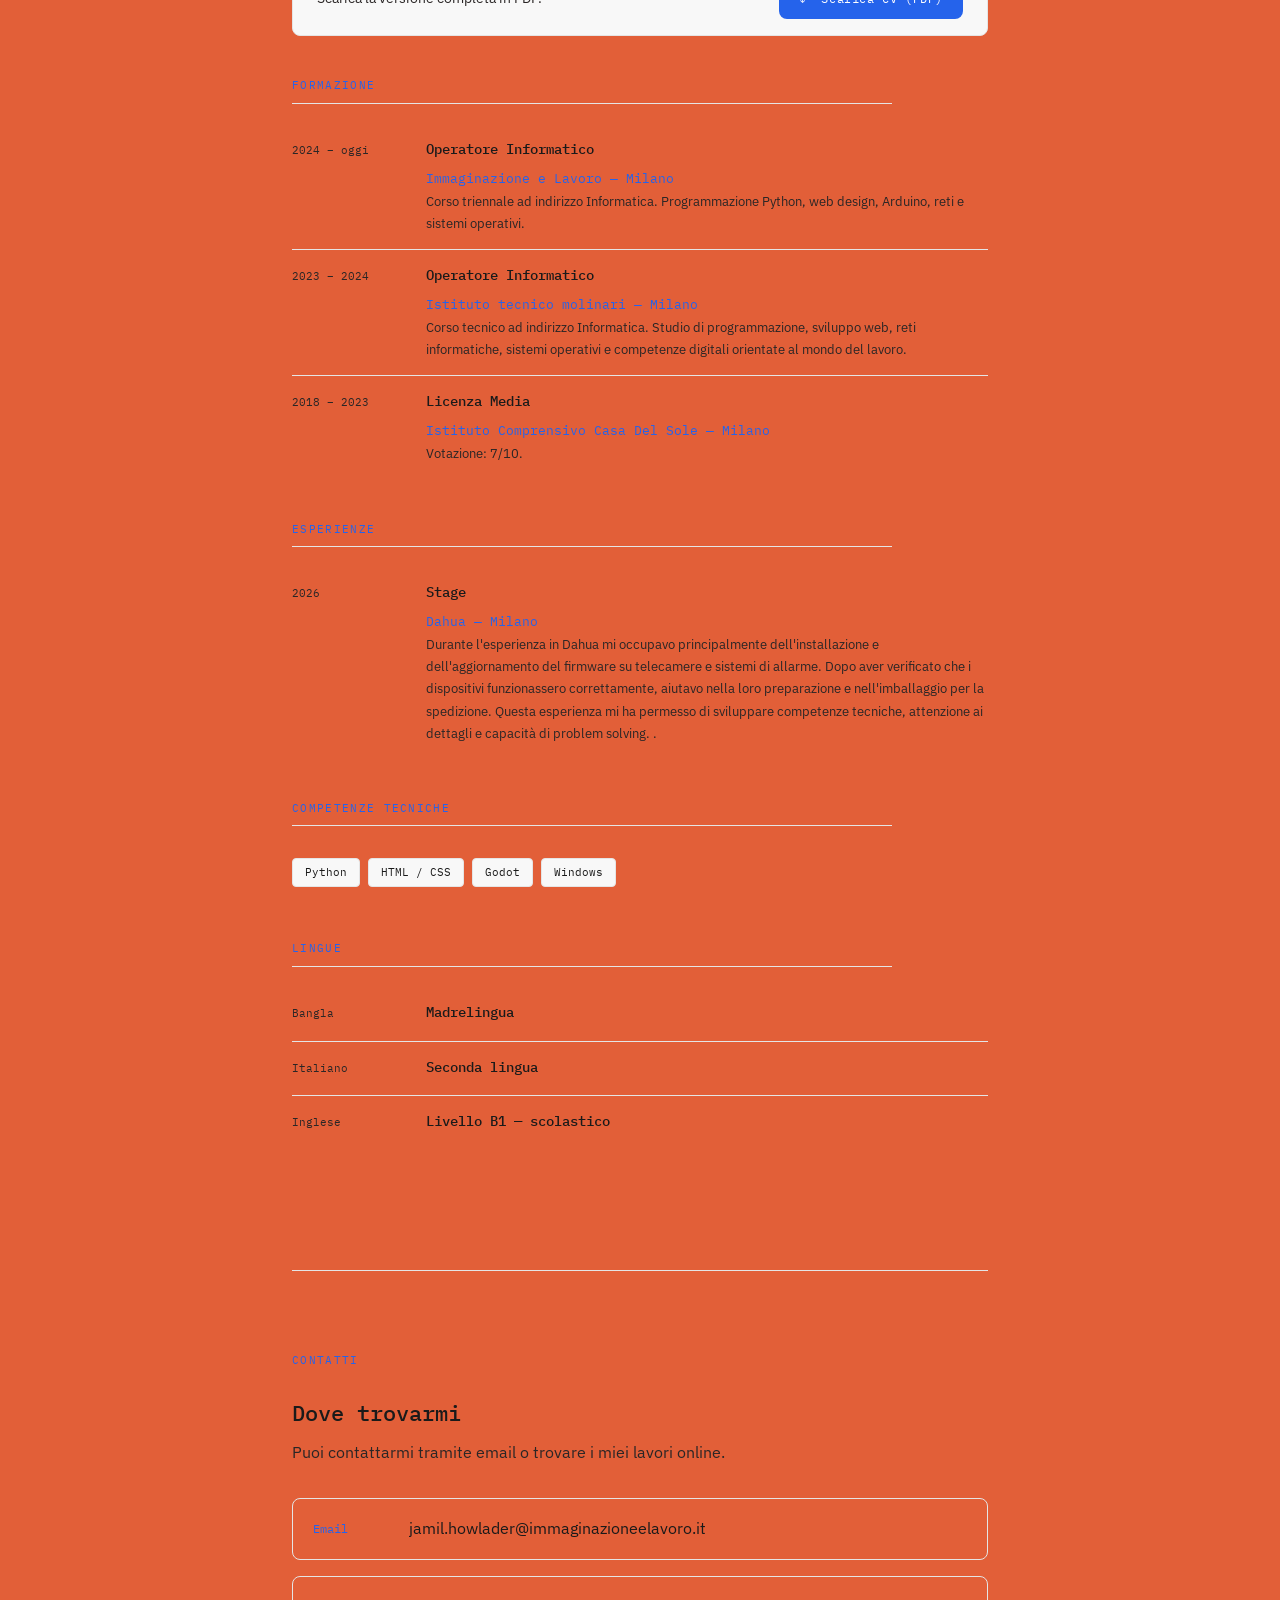
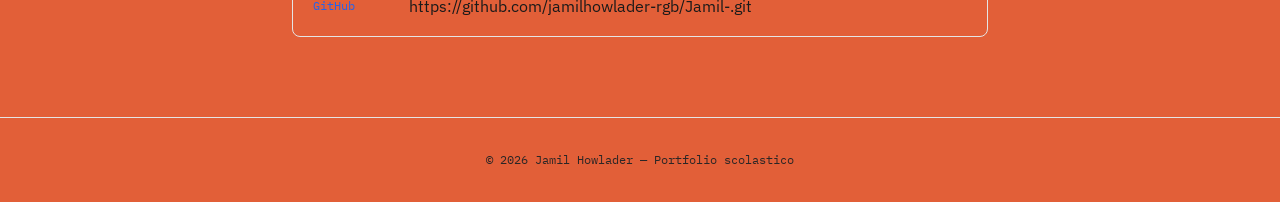
==== commit abf4657f: "Update index.html" ====
--- a/index.html
+++ b/index.html
@@ -313,13 +313,19 @@
 
         <!-- ✏️ MODIFICA: aggiungi stage, lavori, volontariato, ecc. -->
         <div class="cv-riga">
-          <span class="cv-periodo">2025</span>
-          <div class="cv-contenuto">
-            <h3>Stage / Progetto scolastico</h3>
+          <span class="cv-periodo">2026</span>
+          <div class="cv-contenuto">
+            <h3>Stage</h3>
             <!-- ✏️ MODIFICA: azienda o contesto -->
-            <span class="cv-luogo">[Azienda / Ente] — [Città]</span>
-            <p>Descrizione breve di quello che hai fatto e delle competenze
-               applicate o acquisite durante l'esperienza.</p>
+            <span class="cv-luogo">Dahua — Milano</span>
+            <p>Durante l'esperienza in Dahua mi
+               occupavo principalmente dell'installazione 
+               e dell'aggiornamento del firmware su telecamere 
+               e sistemi di allarme. Dopo aver verificato che i dispositivi 
+               funzionassero correttamente, aiutavo nella loro preparazione e 
+               nell'imballaggio per la spedizione. Questa esperienza mi ha permesso di sviluppare competenze tecniche, 
+               attenzione ai dettagli e capacità di problem solving.
+.</p>
           </div>
         </div>
 
@@ -334,12 +340,8 @@
         <div class="cv-skill-lista">
           <span class="cv-skill">Python</span>
           <span class="cv-skill">HTML / CSS</span>
-          <span class="cv-skill">Arduino (C++)</span>
-          <span class="cv-skill">Pygame</span>
-          <span class="cv-skill">Reti TCP/IP</span>
-          <span class="cv-skill">Linux</span>
+          <span class="cv-skill">Godot</span>
           <span class="cv-skill">Windows</span>
-          <span class="cv-skill">Office / LibreOffice</span>
         </div>
       </div>
 
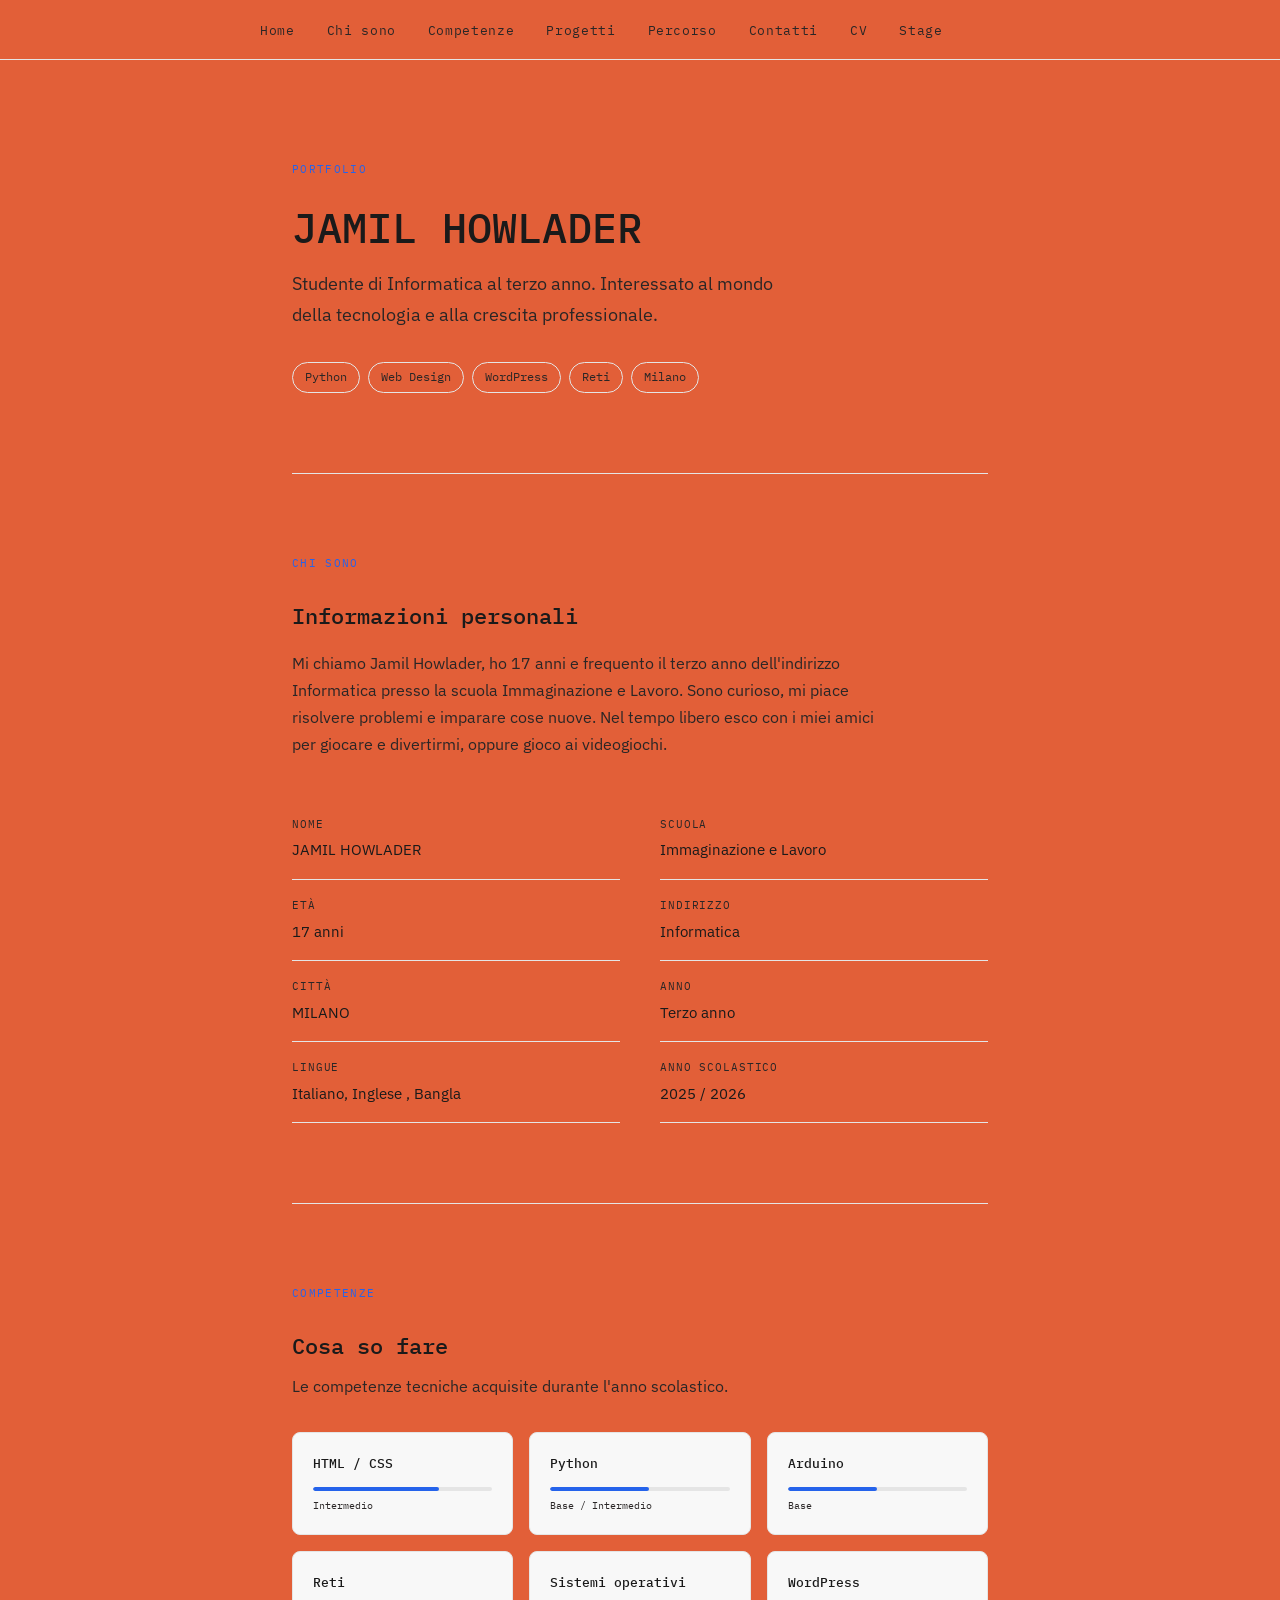
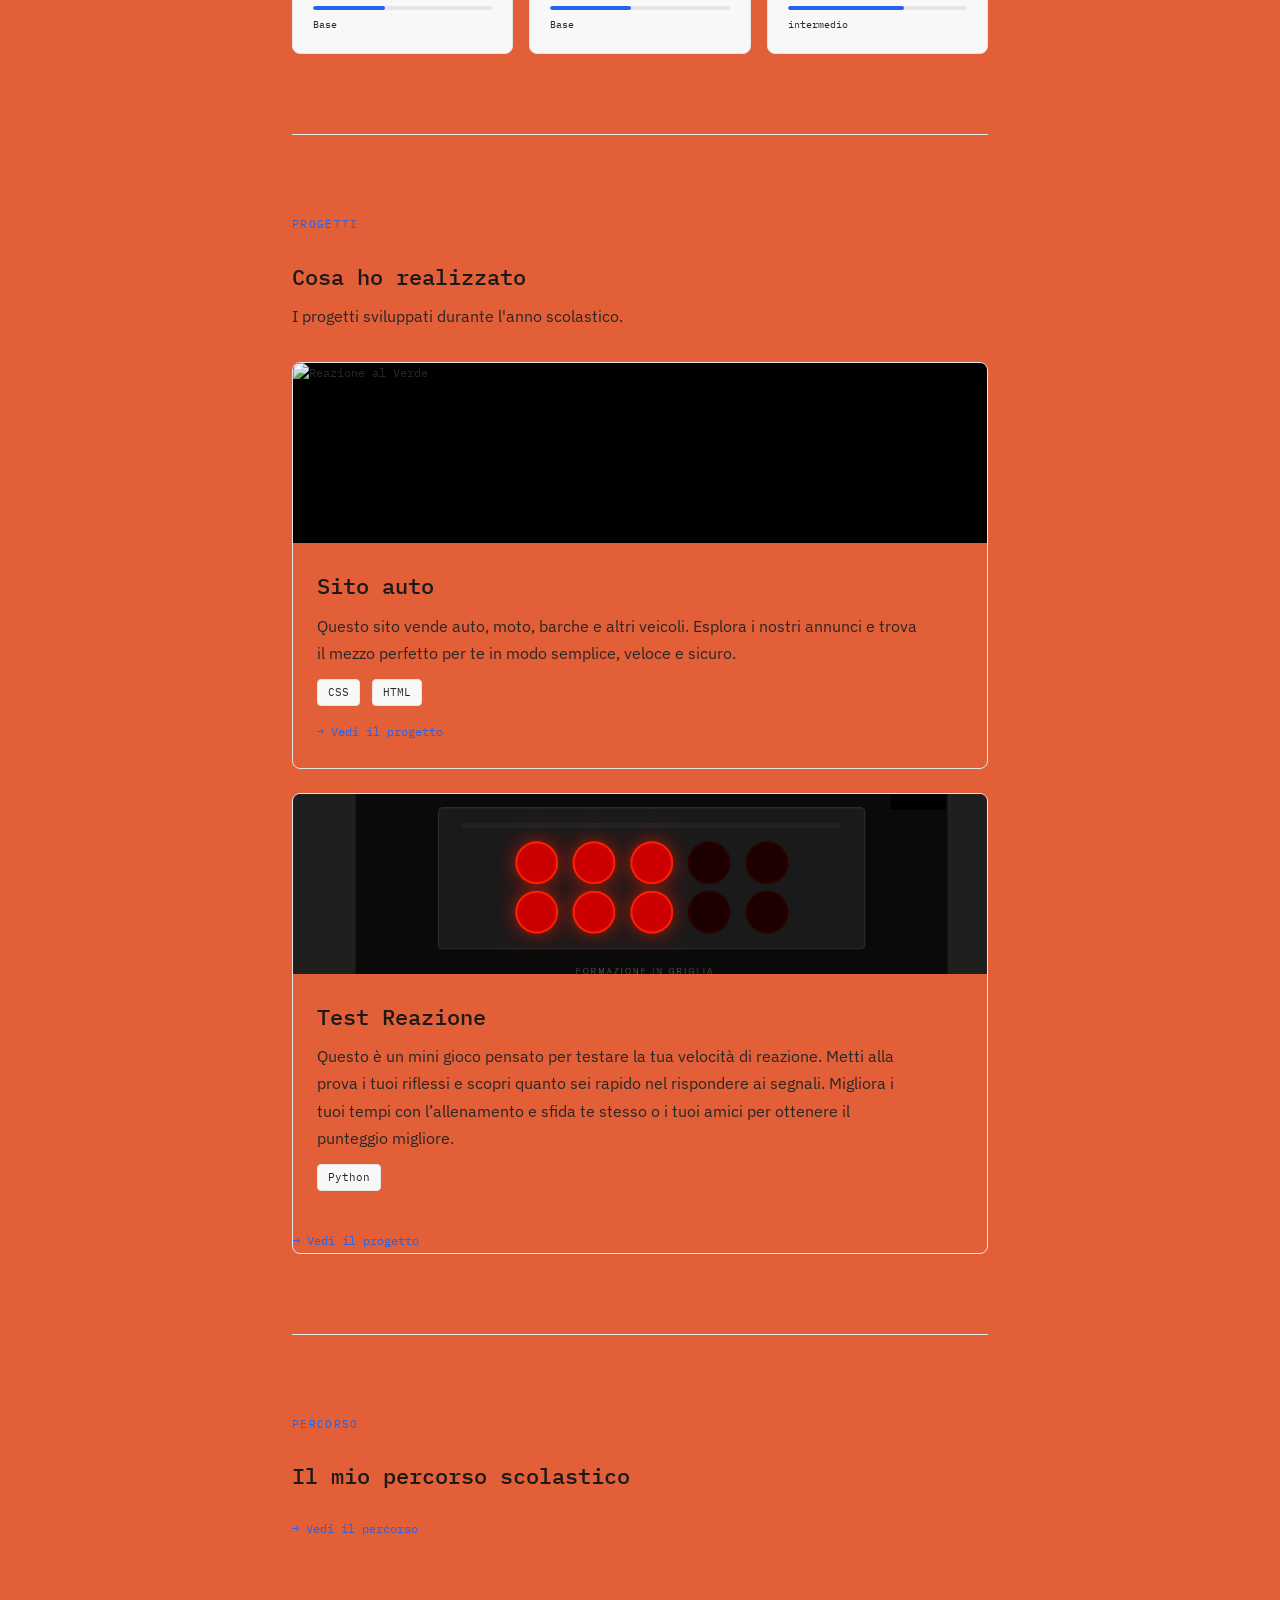
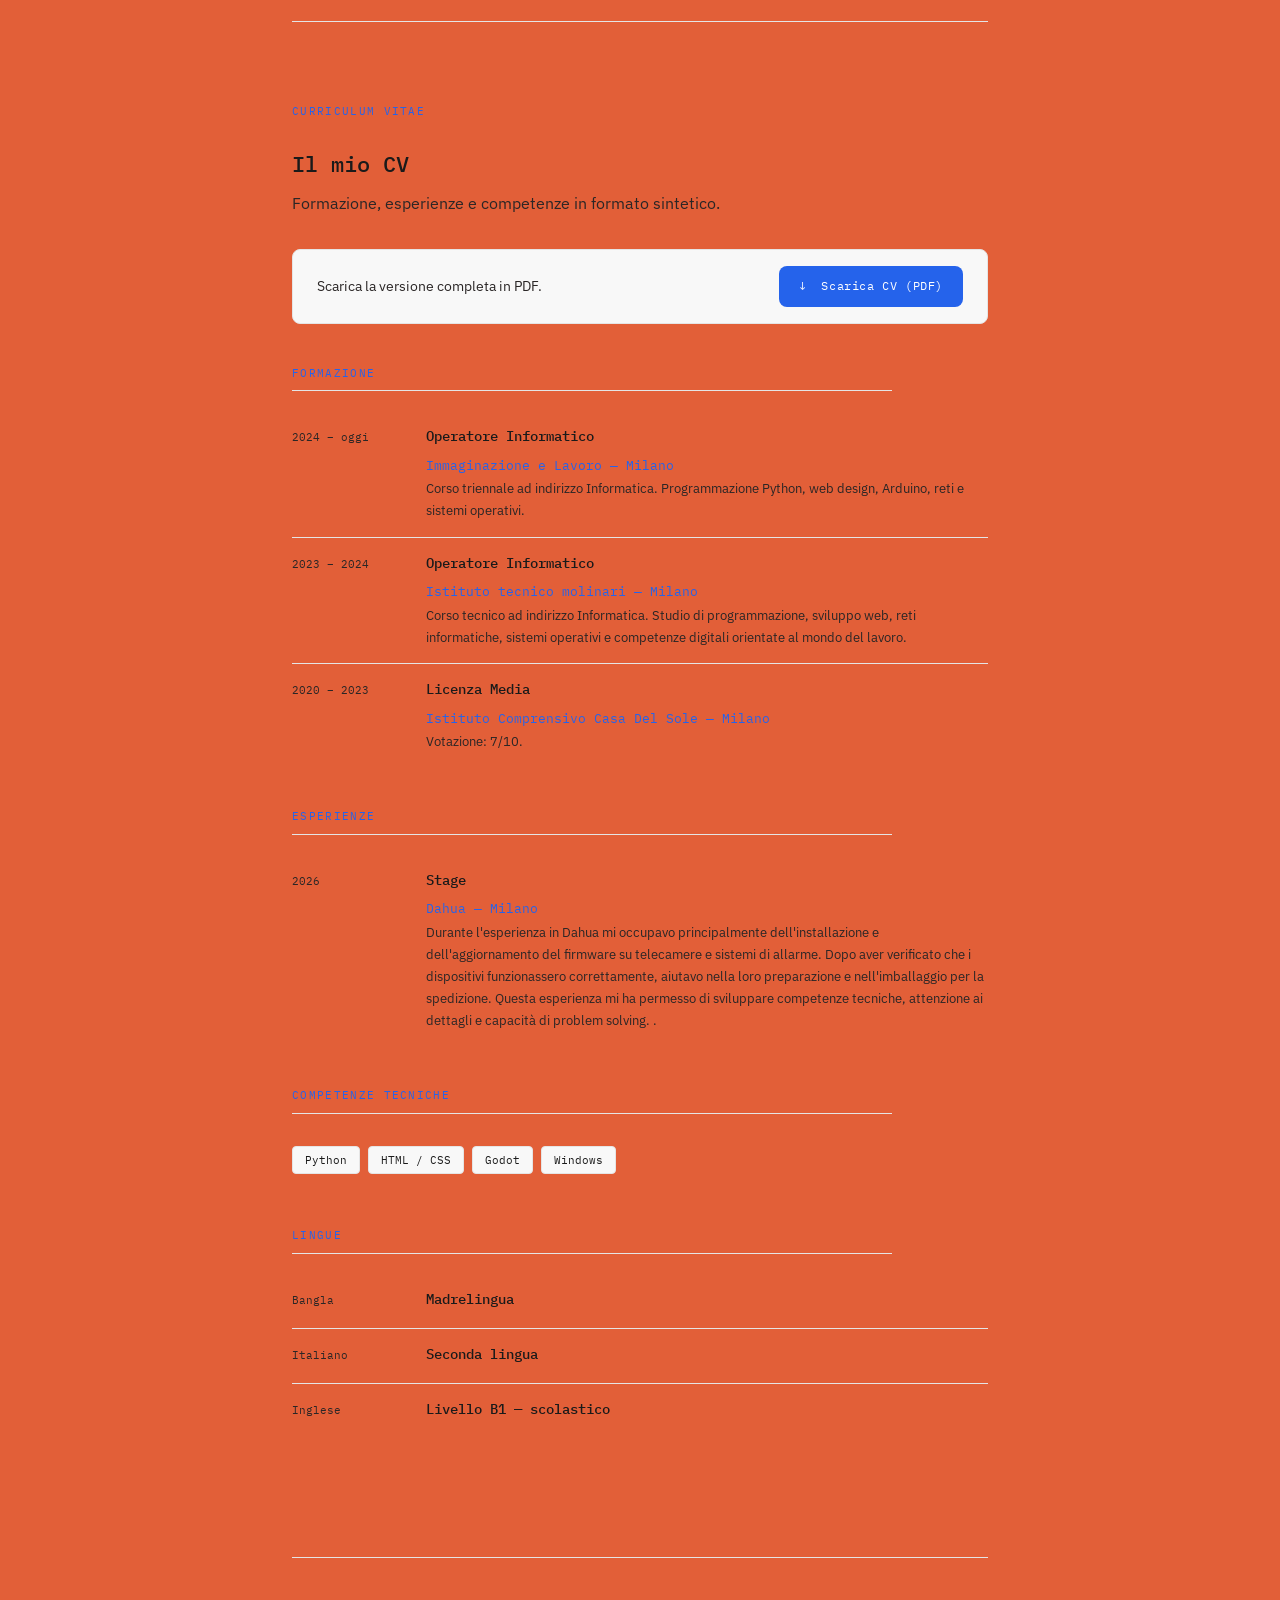
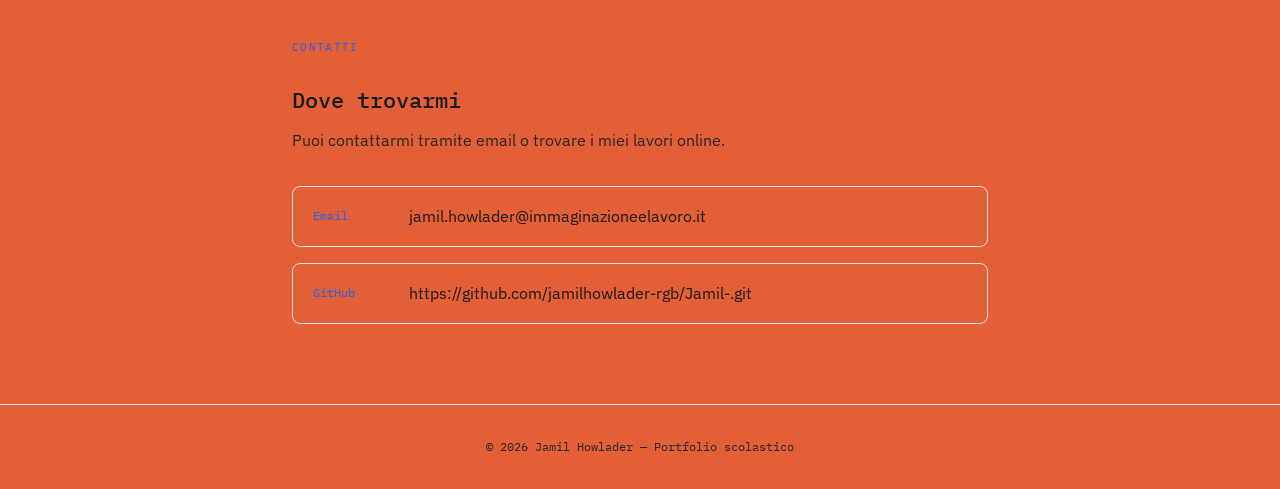
==== commit ef3b4b3c: "Update index.html" ====
--- a/index.html
+++ b/index.html
@@ -194,7 +194,7 @@
         <!-- PROGETTO 1 — ✏️ MODIFICA con il tuo progetto -->
         <div class="progetto-card">
           <div class="progetto-immagine">
-             <img src="./Screenshot 2026-06-10 164959.png" alt="Reazione al Verde" style="width:100%;height:100%;object-fit:fill;">
+             <img src="./Screenshot 2026-06-10 164959.png" alt="Reazione al Verde" style="width:100%;height:100%;object-fit:cover;">
             <!-- ✏️ sostituisci questo placeholder con un'immagine del progetto:
                  <img src="screenshot-progetto.jpg" alt="Nome progetto" style="width:100%;height:100%;object-fit:cover;">
             -->
@@ -248,6 +248,21 @@
     </section>
 
     <!-- ==========================================
+         PERCORSO
+         ========================================== --> 
+    <section id="percorso">
+      <p class="etichetta">Percorso</p>
+      <h2>Il mio percorso scolastico</h2>
+      <p style="margin-top: 8px;">
+      <a href="file:///C:/Users/howla/Downloads/percorso_scolastico_orizzontale.svg" class="progetto-link">→ Vedi il percorso</a>
+
+        
+
+
+
+    </section>
+
+    <!-- ==========================================
          CV
          ========================================== -->
     <section id="cv">
@@ -295,7 +310,7 @@
         </div>
 
         <div class="cv-riga">
-          <span class="cv-periodo">2018 – 2023</span>
+          <span class="cv-periodo">2020 – 2023</span>
           <div class="cv-contenuto">
             <h3>Licenza Media</h3>
             <!-- ✏️ MODIFICA: la tua scuola media -->
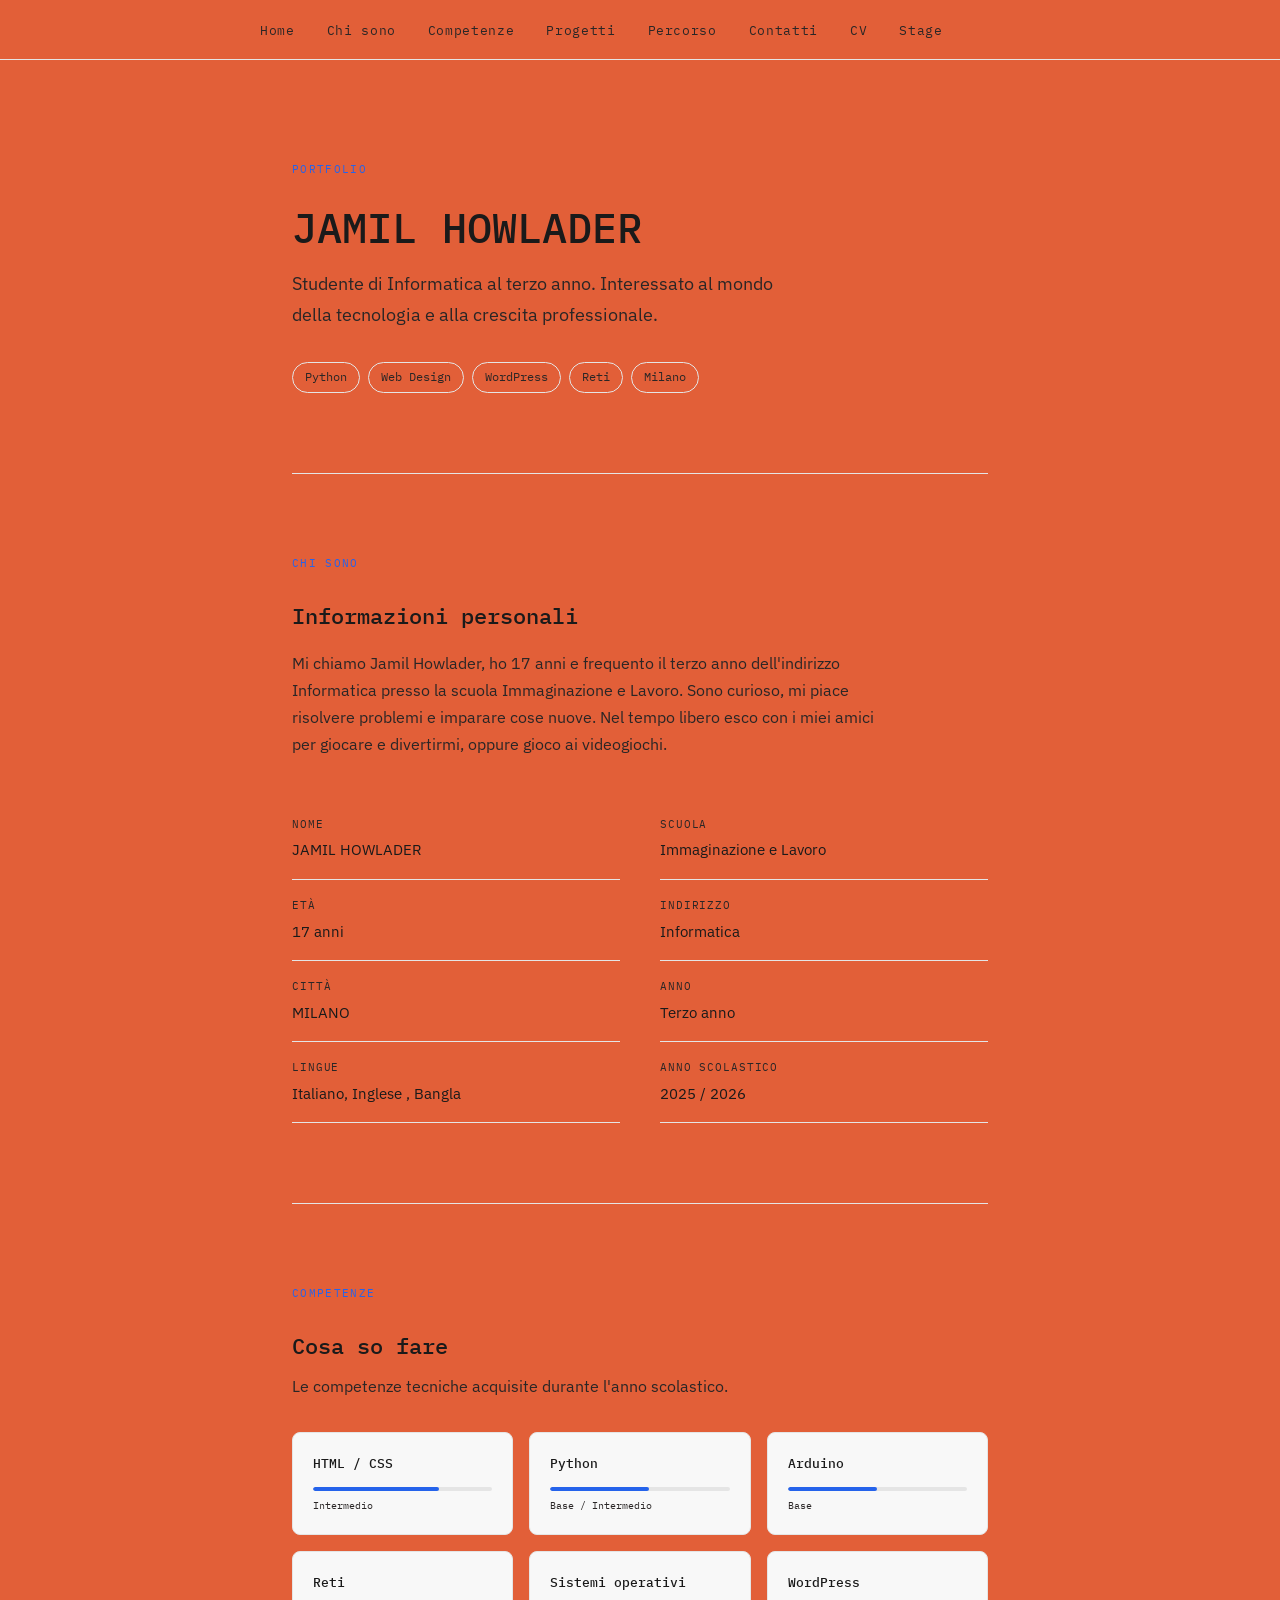
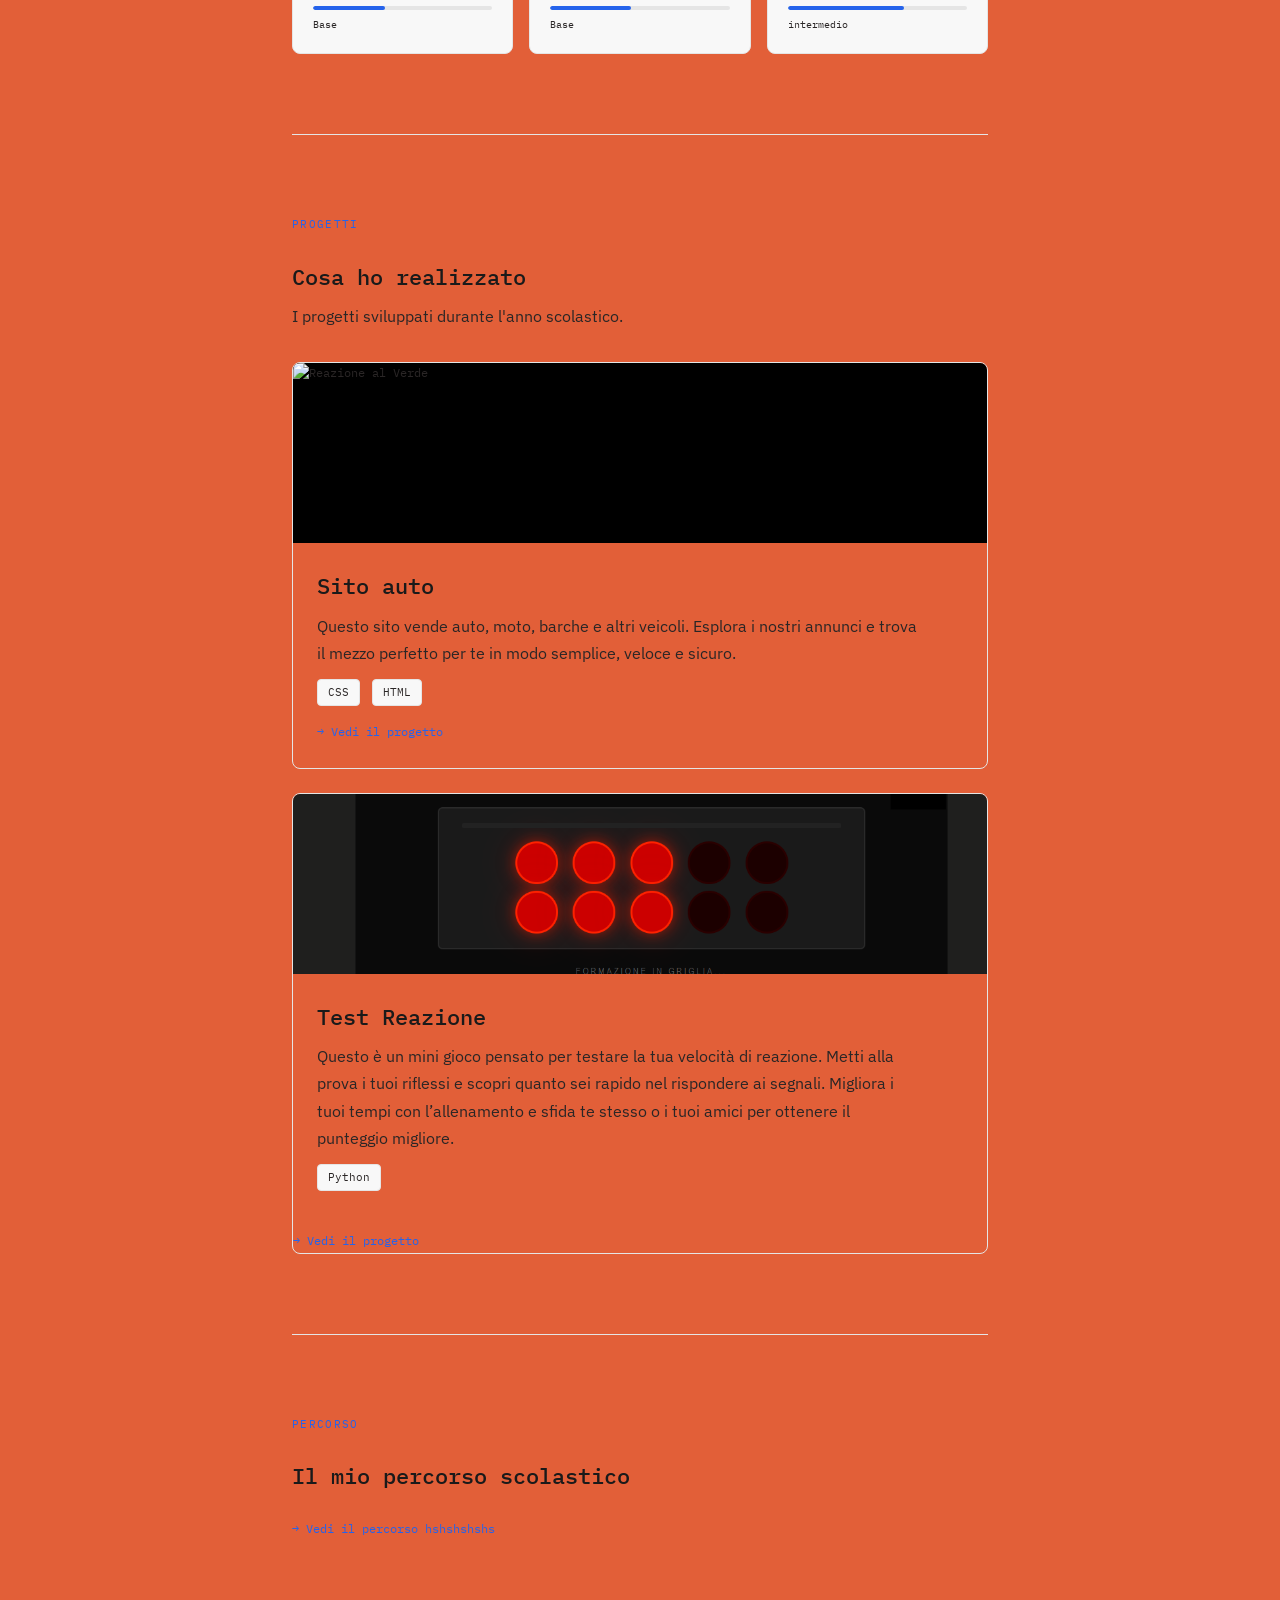
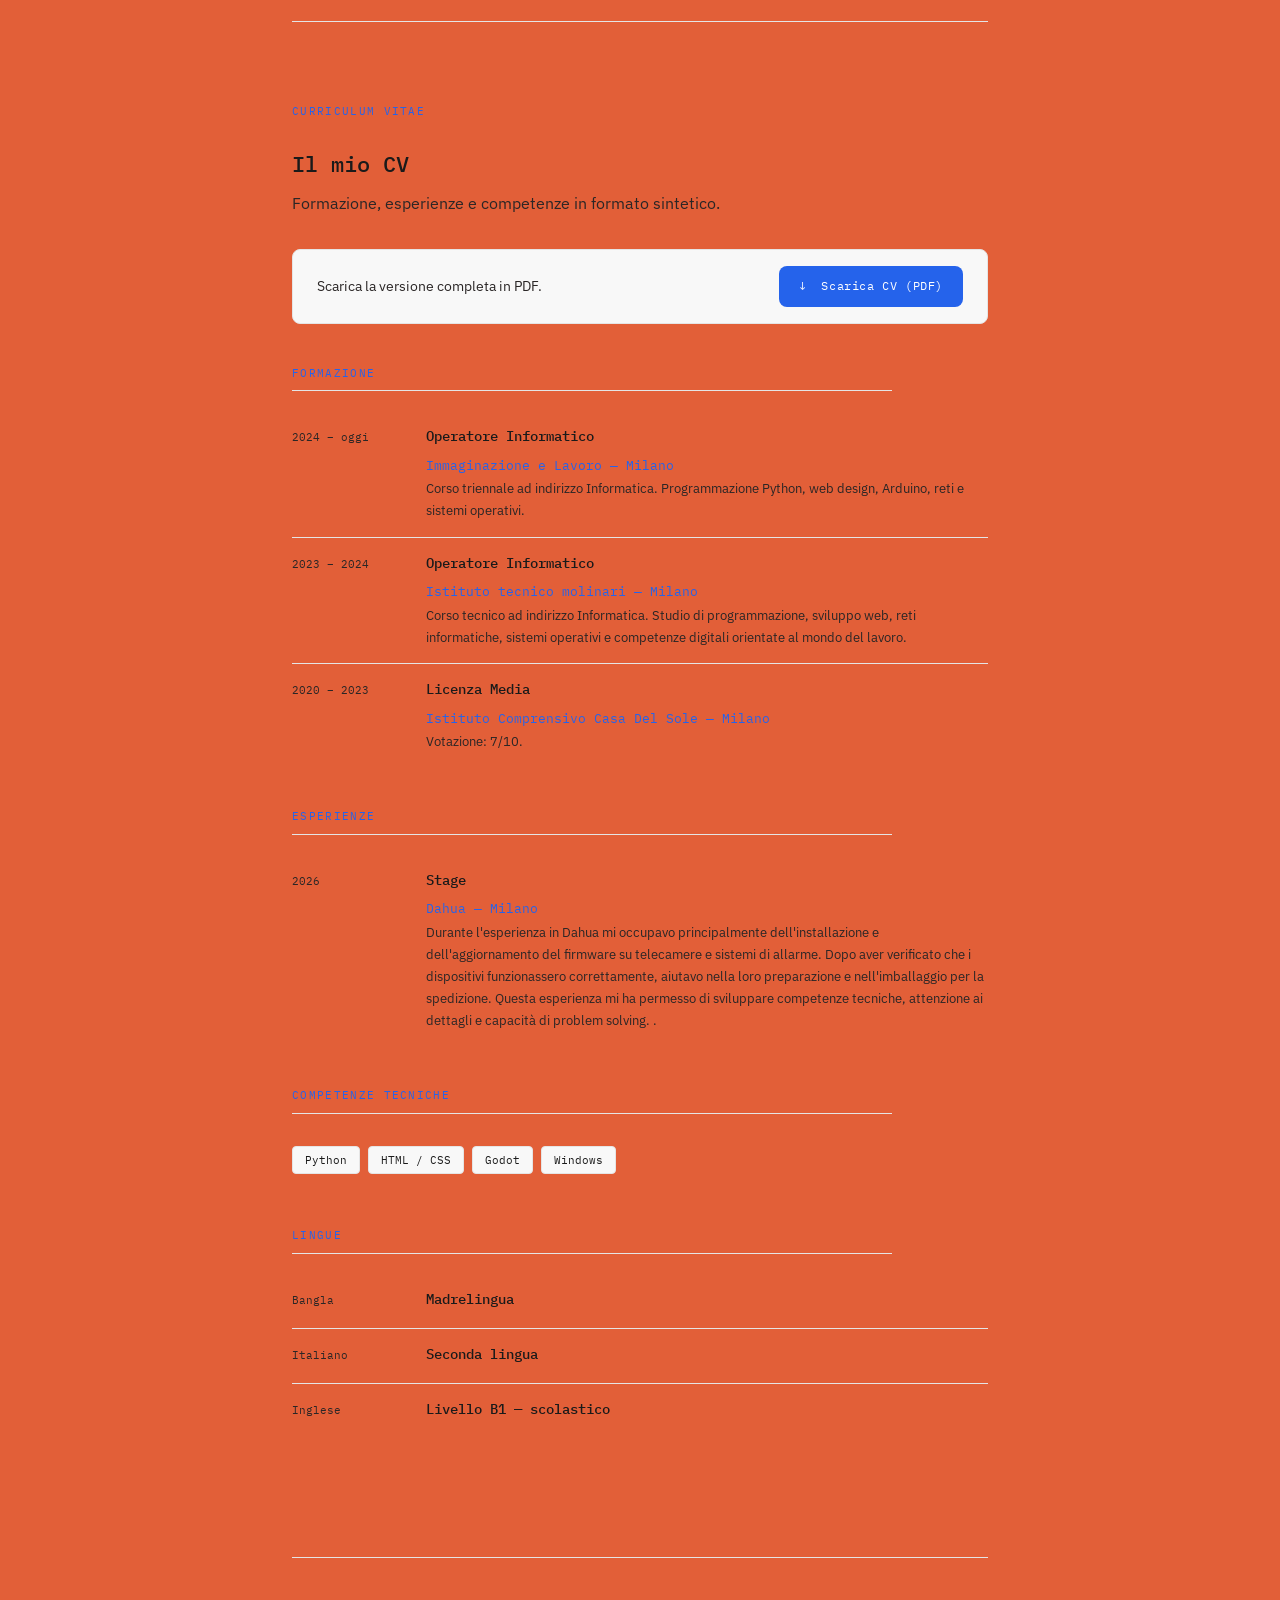
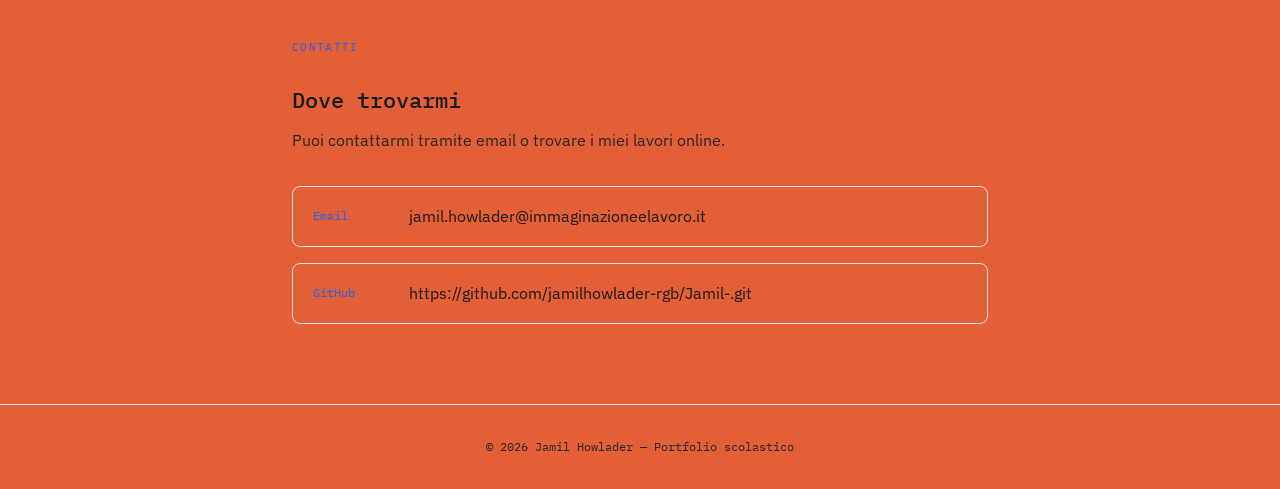
==== commit 783007f2: "Update index.html" ====
--- a/index.html
+++ b/index.html
@@ -254,7 +254,7 @@
       <p class="etichetta">Percorso</p>
       <h2>Il mio percorso scolastico</h2>
       <p style="margin-top: 8px;">
-      <a href="file:///C:/Users/howla/Downloads/percorso_scolastico_orizzontale.svg" class="progetto-link">→ Vedi il percorso</a>
+      <a href="file:///C:/Users/howla/Downloads/percorso_scolastico_orizzontale.svg" class="progetto-link">→ Vedi il percorso hshshshshs</a>
 
         
 
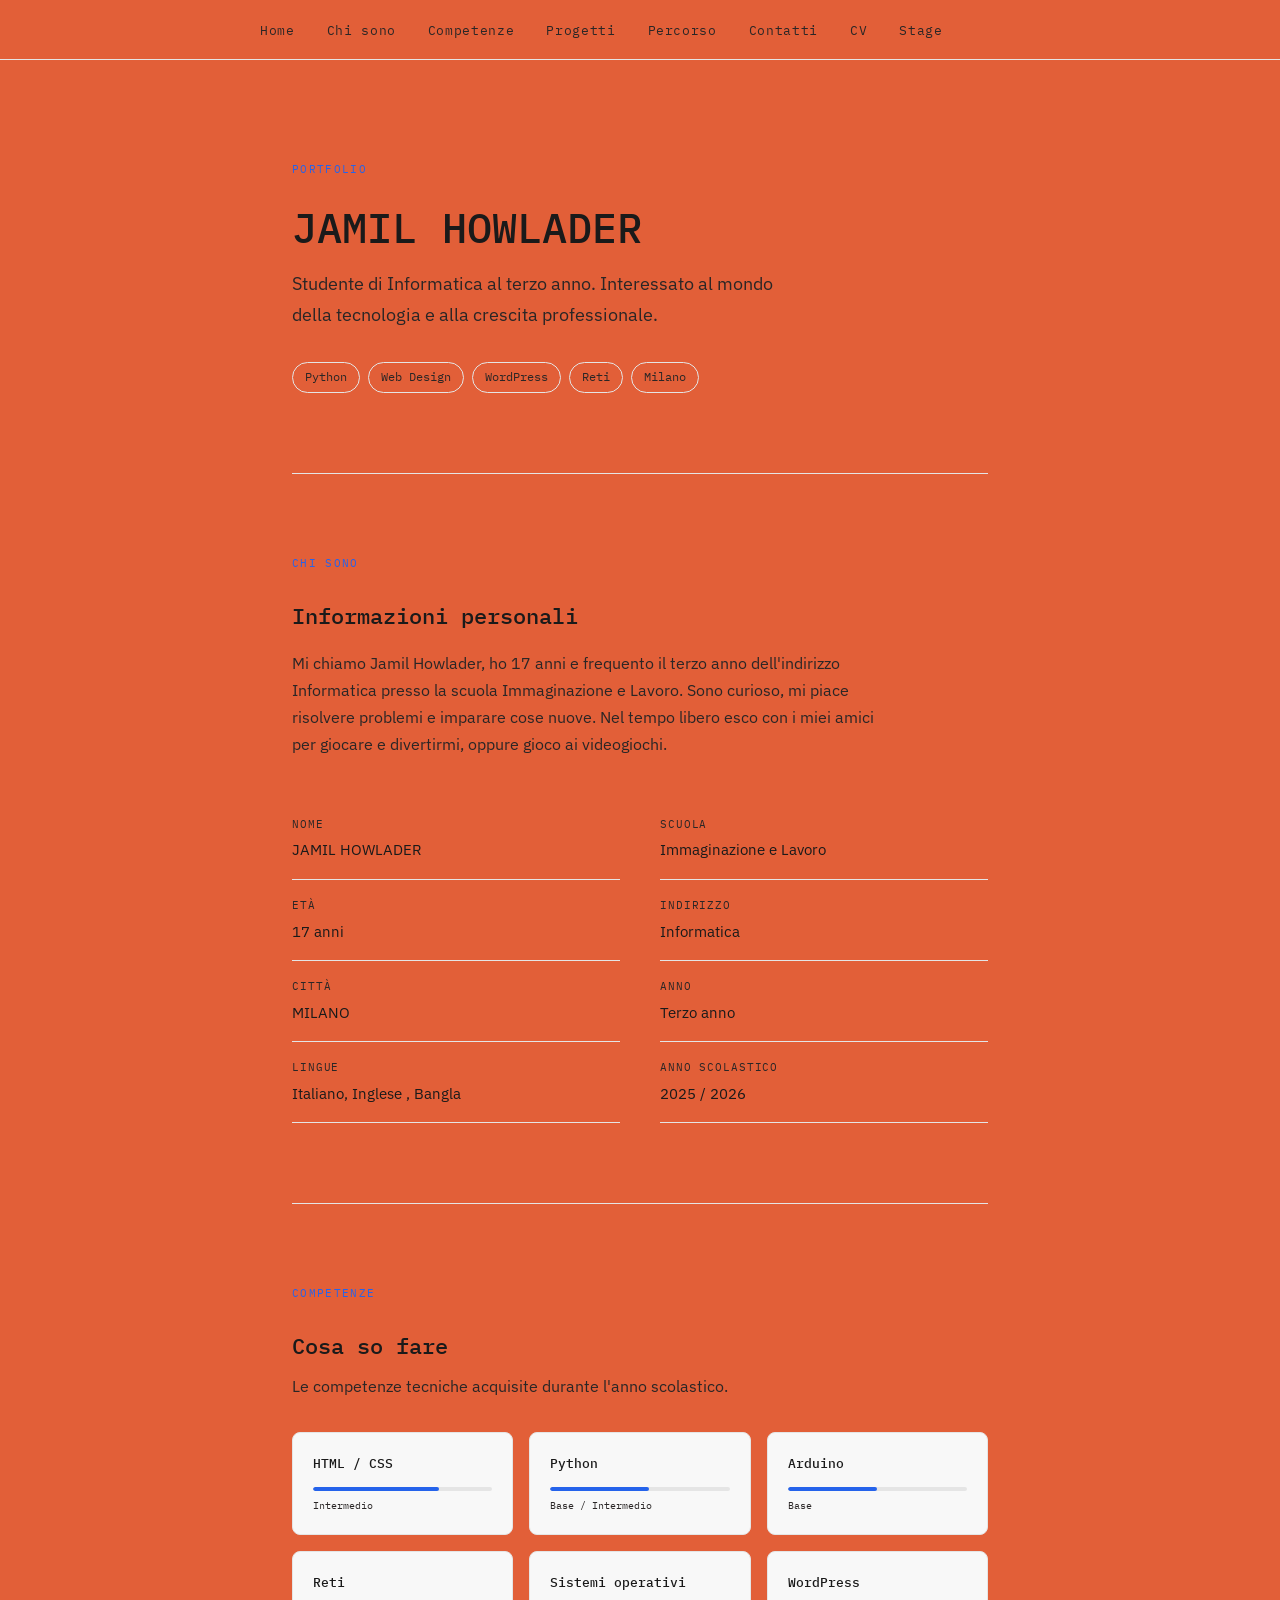
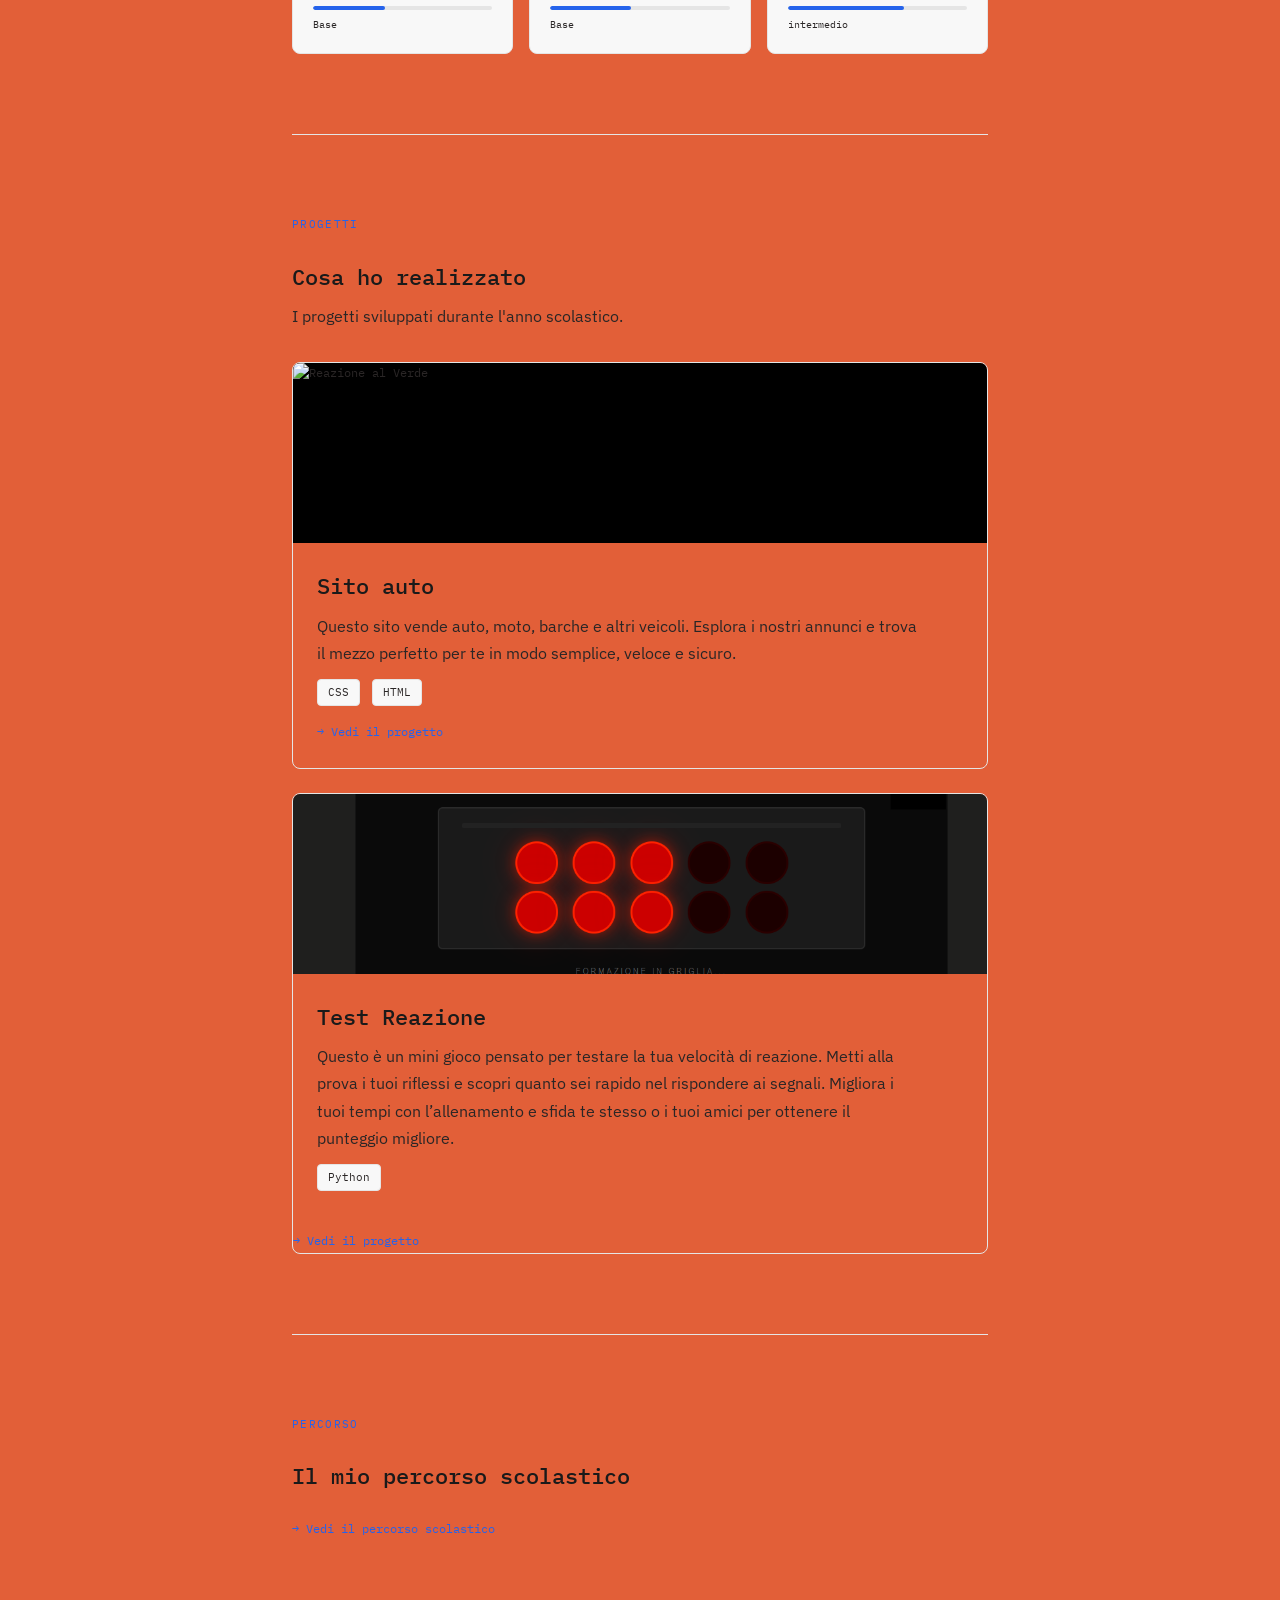
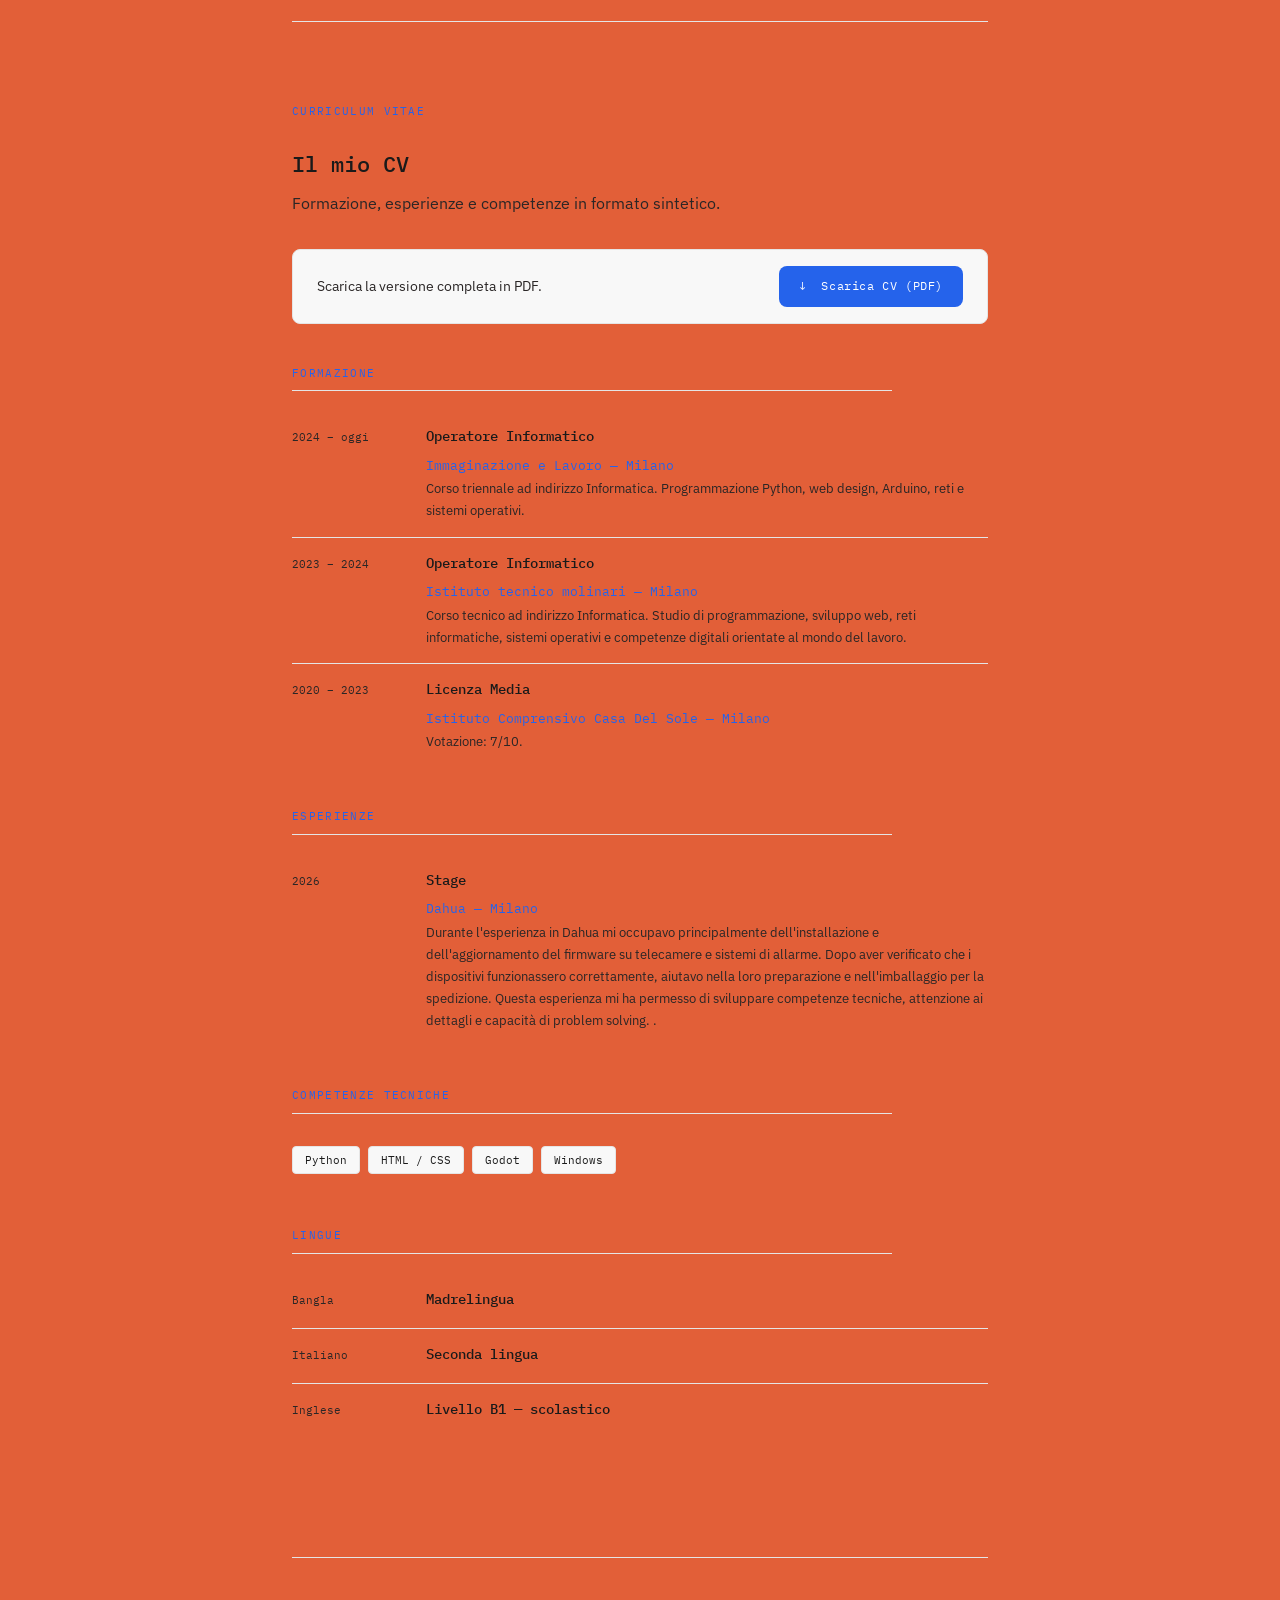
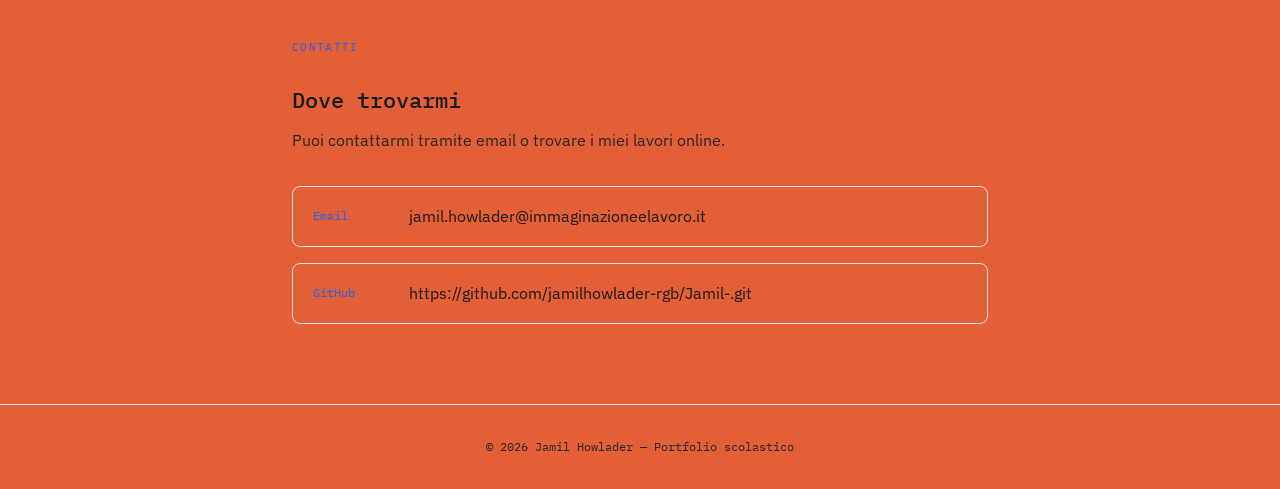
==== commit 6c1deeab: "Update index.html" ====
--- a/index.html
+++ b/index.html
@@ -254,7 +254,7 @@
       <p class="etichetta">Percorso</p>
       <h2>Il mio percorso scolastico</h2>
       <p style="margin-top: 8px;">
-      <a href="file:///C:/Users/howla/Downloads/percorso_scolastico_orizzontale.svg" class="progetto-link">→ Vedi il percorso hshshshshs</a>
+      <a href="file:///C:/Users/howla/Downloads/percorso_scolastico_orizzontale.svg" class="progetto-link">→ Vedi il percorso scolastico</a>
 
         
 
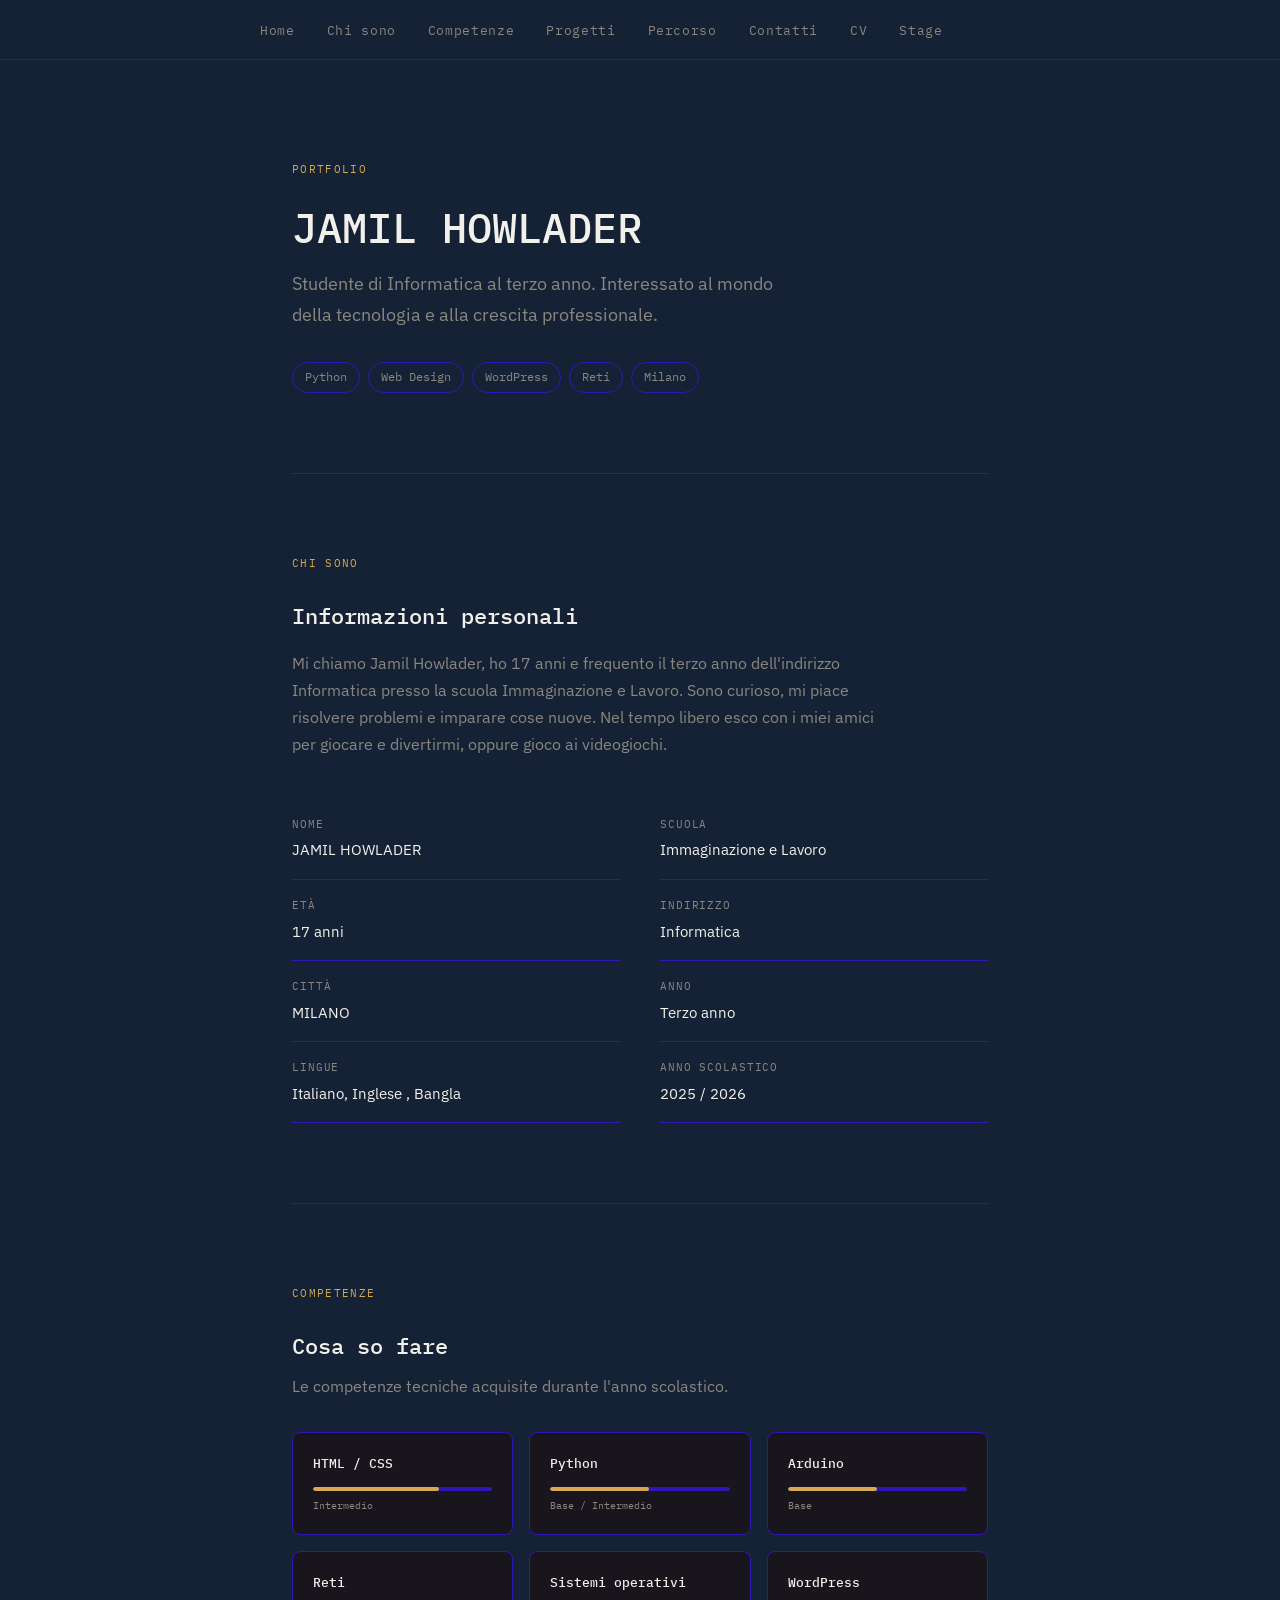
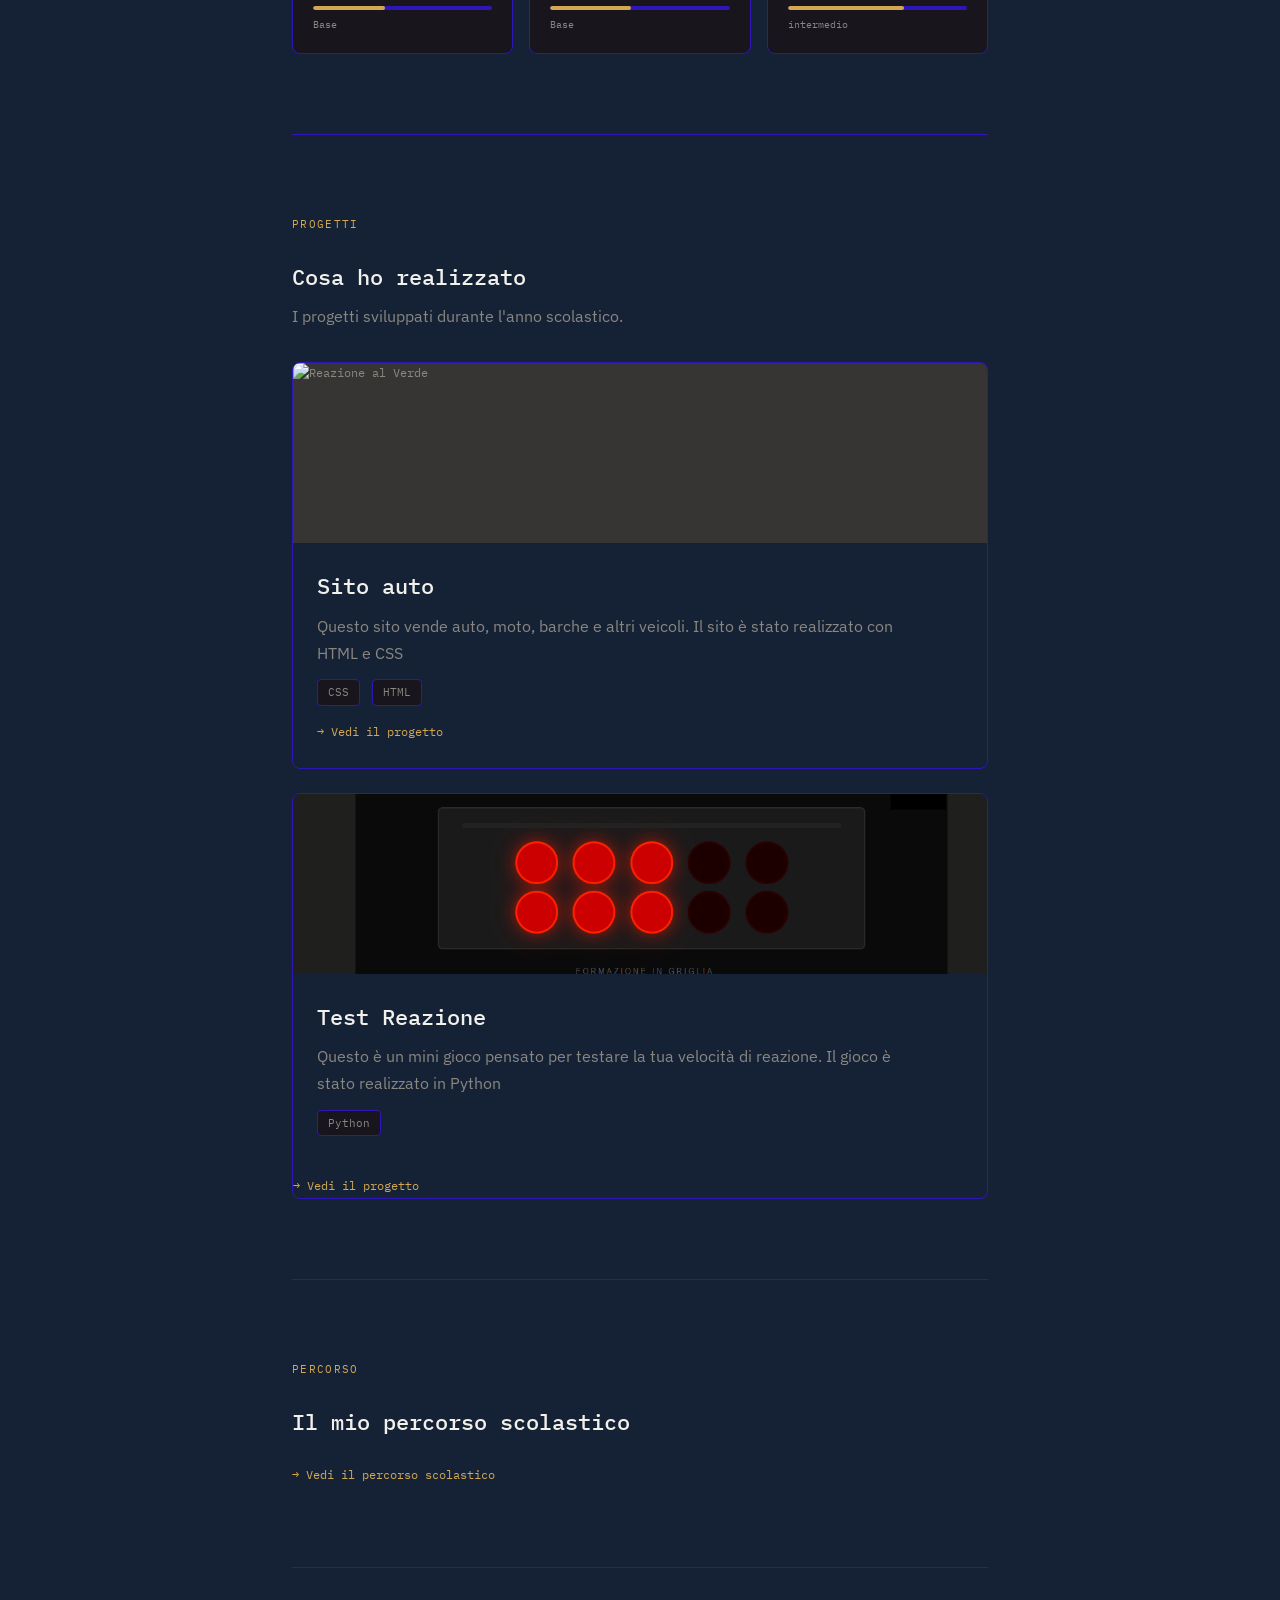
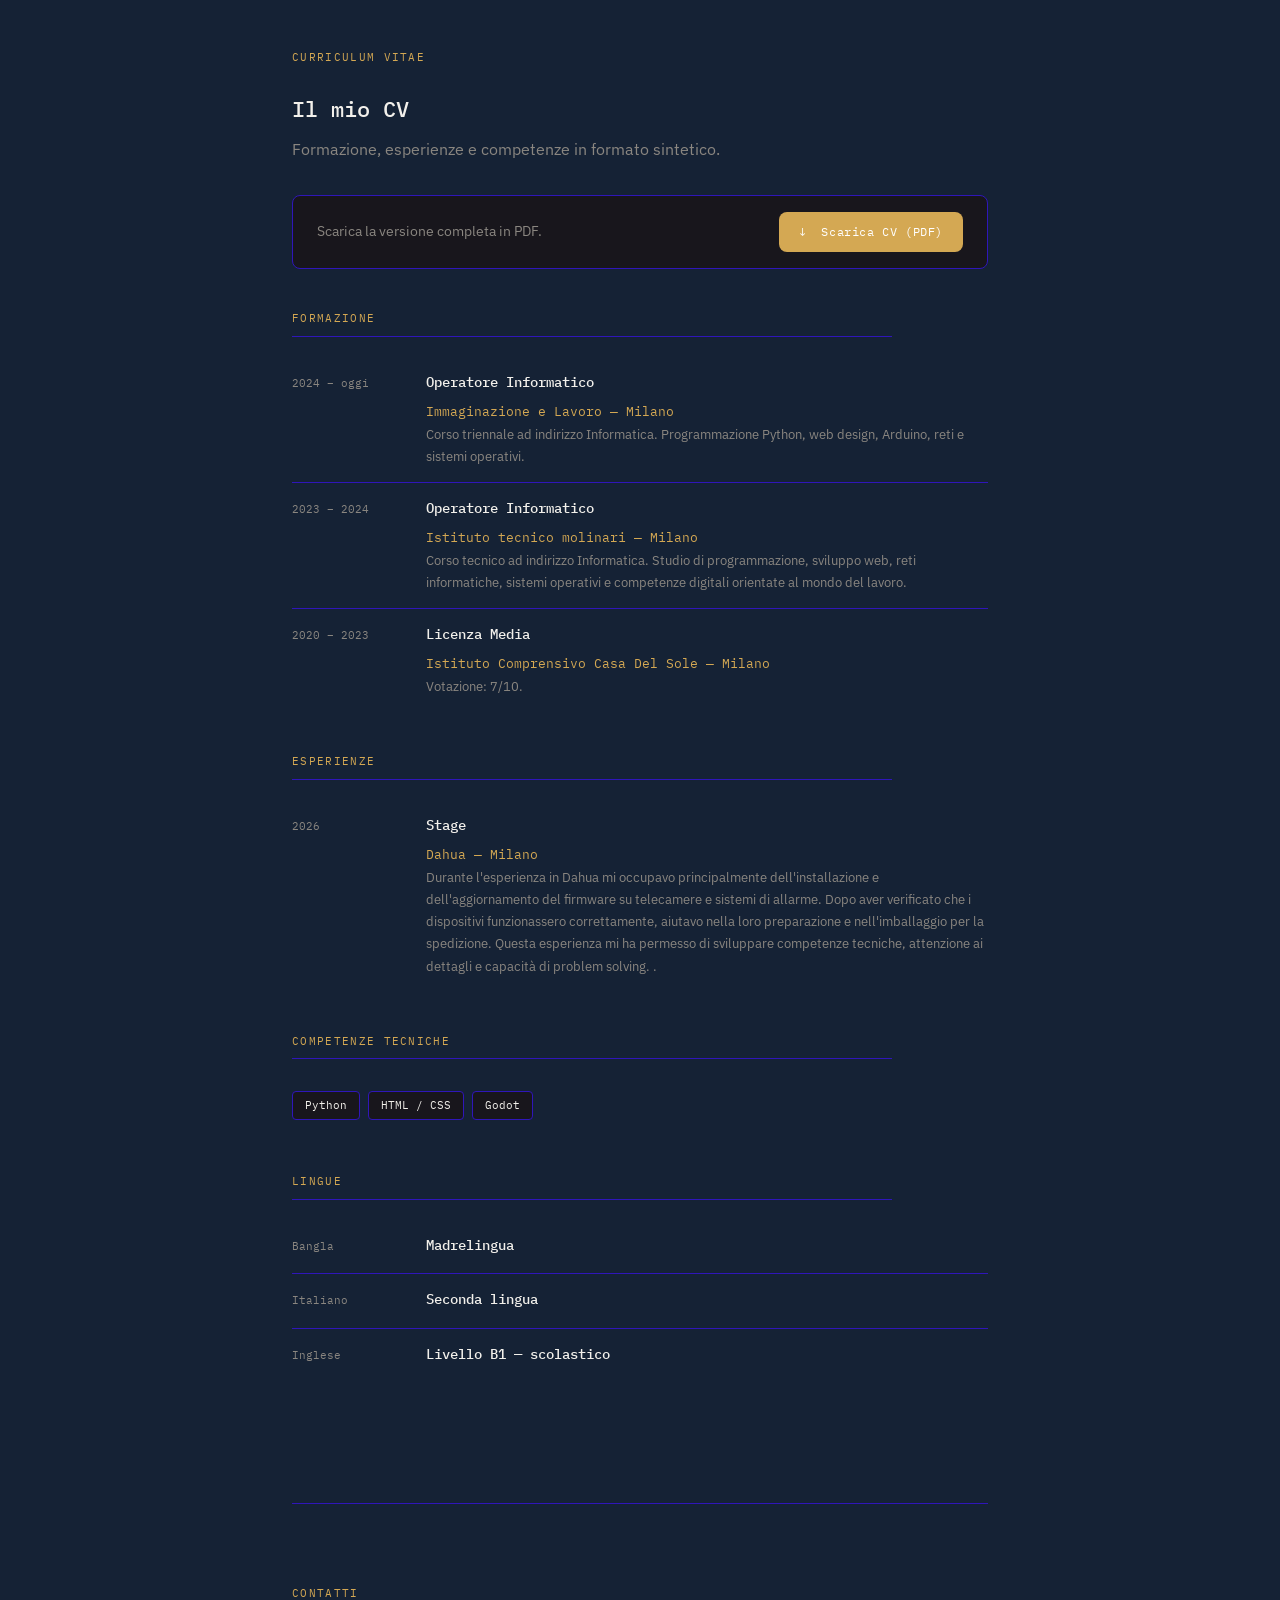
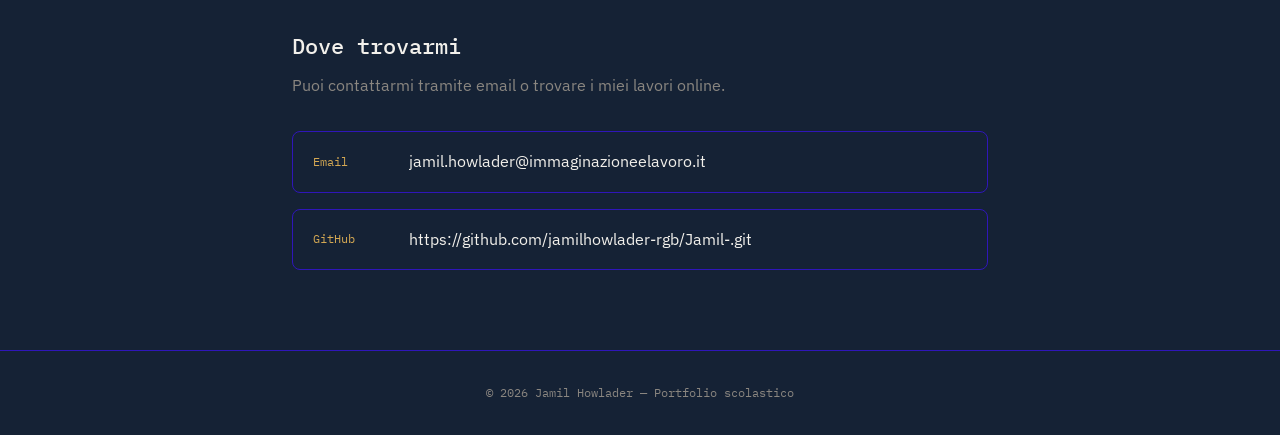
==== commit b8ded24d: "ww" ====
--- a/index.html
+++ b/index.html
@@ -203,10 +203,7 @@
             <h2>Sito auto</h2>
             <p style="margin-top: 8px;">
              Questo sito vende auto, moto, barche e 
-             altri veicoli. Esplora i nostri annunci e
-              trova il mezzo perfetto per te in modo semplice,
-               veloce e sicuro.
-
+             altri veicoli. Il sito è stato realizzato con HTML e CSS
             </p>
             <div class="progetto-meta">
               <!-- ✏️ aggiungi i linguaggi / strumenti usati -->
@@ -229,8 +226,7 @@
           <div class="progetto-corpo">
             <h2>Test Reazione</h2>
             <p style="margin-top: 8px;">
-              Questo è un mini gioco pensato per testare la tua velocità di reazione. Metti alla prova i tuoi riflessi e scopri quanto sei rapido nel rispondere ai segnali. Migliora i tuoi tempi con l’allenamento e sfida te stesso o i tuoi amici per ottenere il punteggio migliore.
-
+              Questo è un mini gioco pensato per testare la tua velocità di reazione. Il gioco è stato realizzato in Python
             </p>
             <div class="progetto-meta">
               <span class="badge">Python</span>
@@ -254,7 +250,7 @@
       <p class="etichetta">Percorso</p>
       <h2>Il mio percorso scolastico</h2>
       <p style="margin-top: 8px;">
-      <a href="file:///C:/Users/howla/Downloads/percorso_scolastico_orizzontale.svg" class="progetto-link">→ Vedi il percorso scolastico</a>
+      <a href="file:///C:/Users/howla/Downloads/percorso_scolastico_testo_nero.svg" class="progetto-link">→ Vedi il percorso scolastico</a>
 
         
 
@@ -356,7 +352,6 @@
           <span class="cv-skill">Python</span>
           <span class="cv-skill">HTML / CSS</span>
           <span class="cv-skill">Godot</span>
-          <span class="cv-skill">Windows</span>
         </div>
       </div>
 
--- a/style.css
+++ b/style.css
@@ -3,12 +3,12 @@
    Cambiarle qui le cambia su TUTTE le pagine
    ============================================= */
 :root {
-  --colore-sfondo:     #e25f38;
-  --colore-testo:      #1a1a1a;
-  --colore-testo-muto: #2a2626;
-  --colore-accento:    #2563eb;   /* ✏️ cambia questo colore con il tuo preferito */
-  --colore-bordo:      #e5e5e5;
-  --colore-card:       #f8f8f8;
+--colore-sfondo:     #152235;
+--colore-testo:      #f2f0eb;
+--colore-testo-muto: #8a8680;
+--colore-accento:    #d4a853;
+--colore-bordo:      #2f16b9;
+--colore-card:       #18161c;
 
   --font-titoli: 'IBM Plex Mono', monospace;
   --font-testo:  'IBM Plex Sans', sans-serif;
@@ -267,7 +267,7 @@
 .progetto-immagine {
   width: 100%;
   height: 180px;
-  background: black;
+  background:rgb(55, 52, 52);
   display: flex;
   align-items: center;
   justify-content: center;
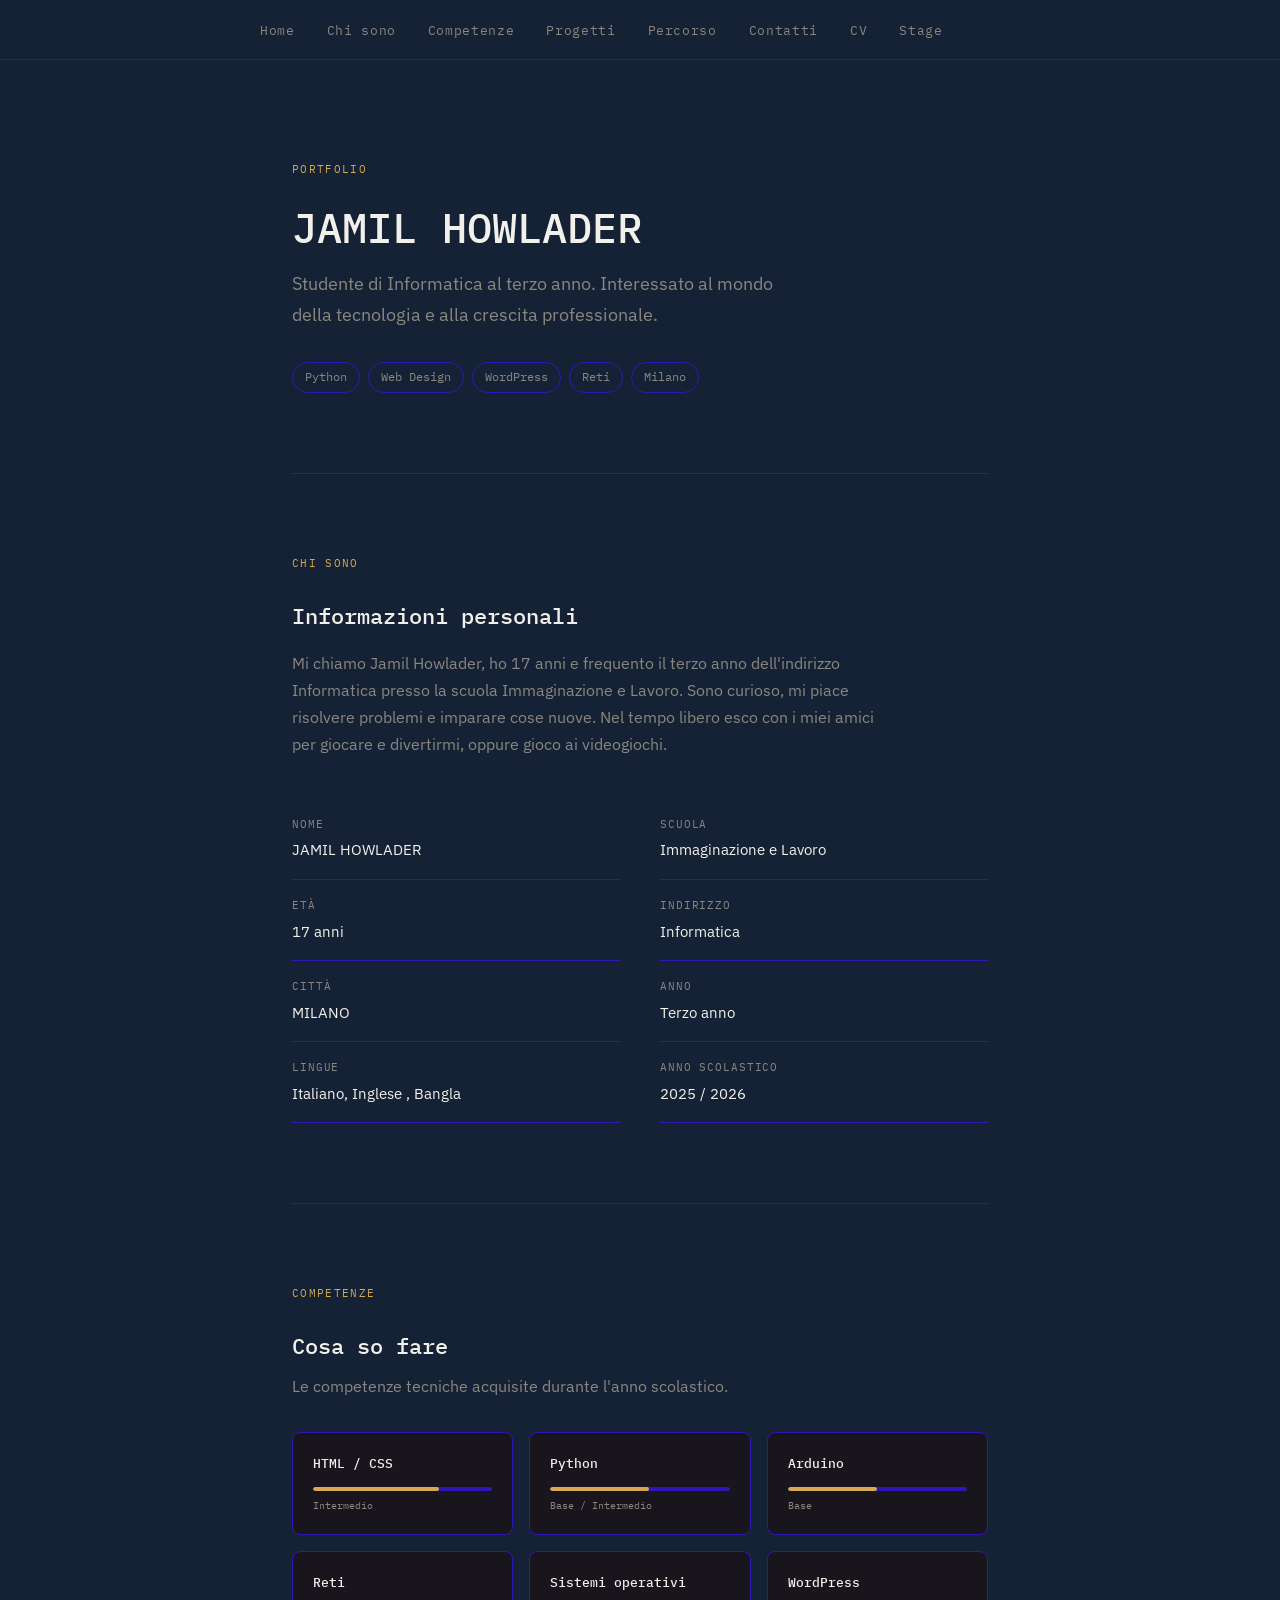
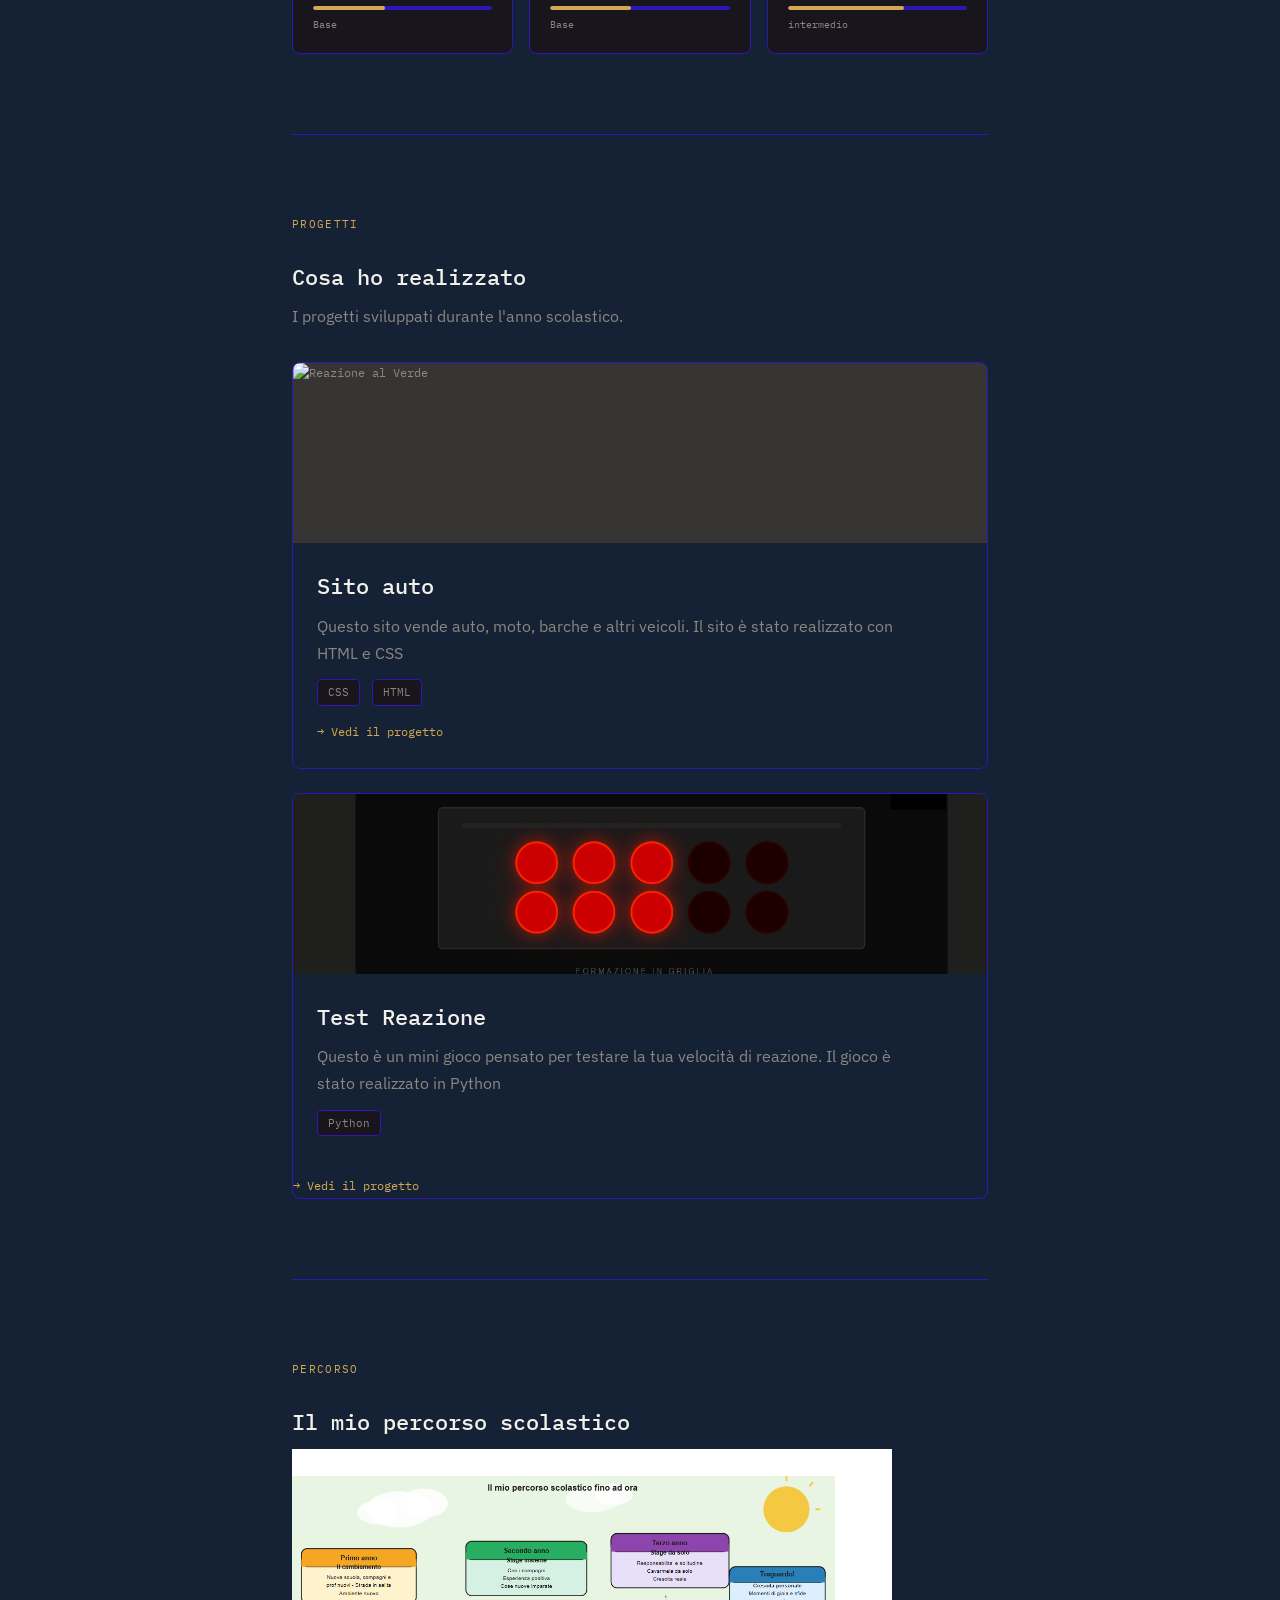
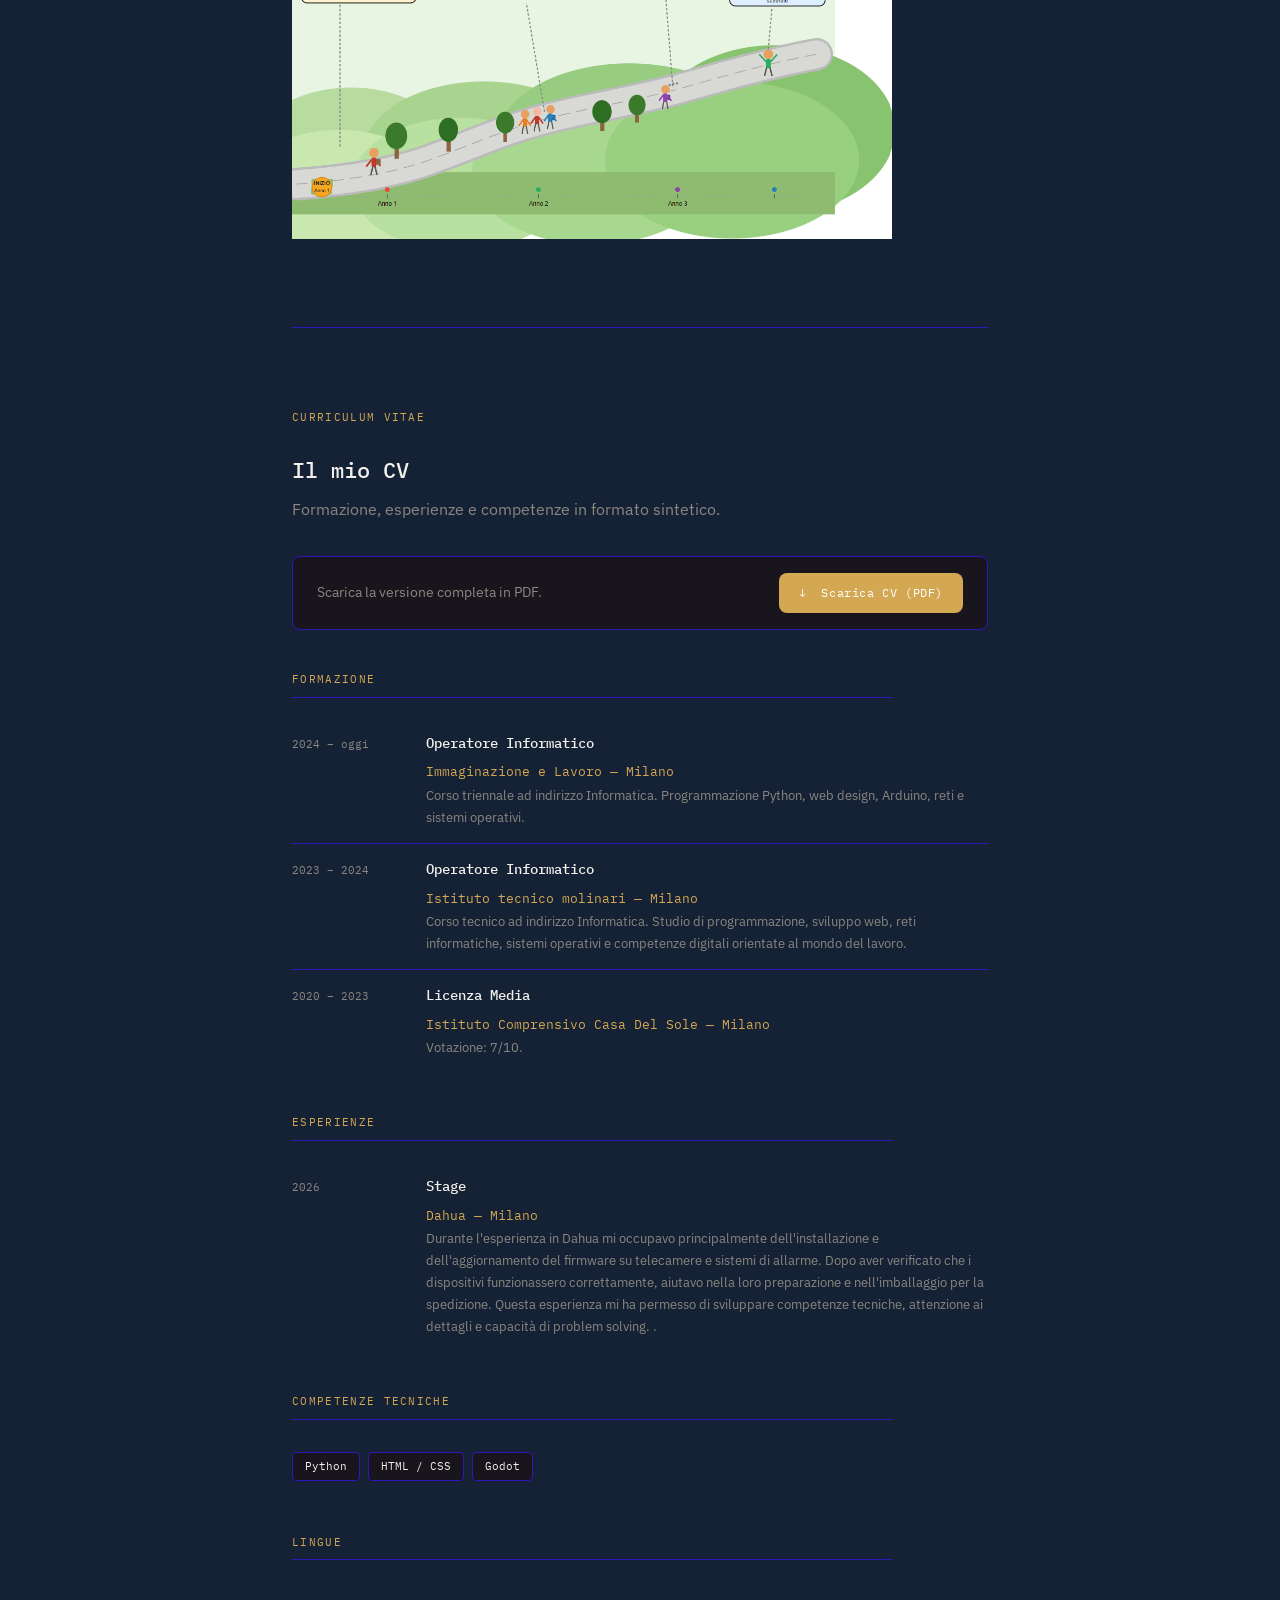
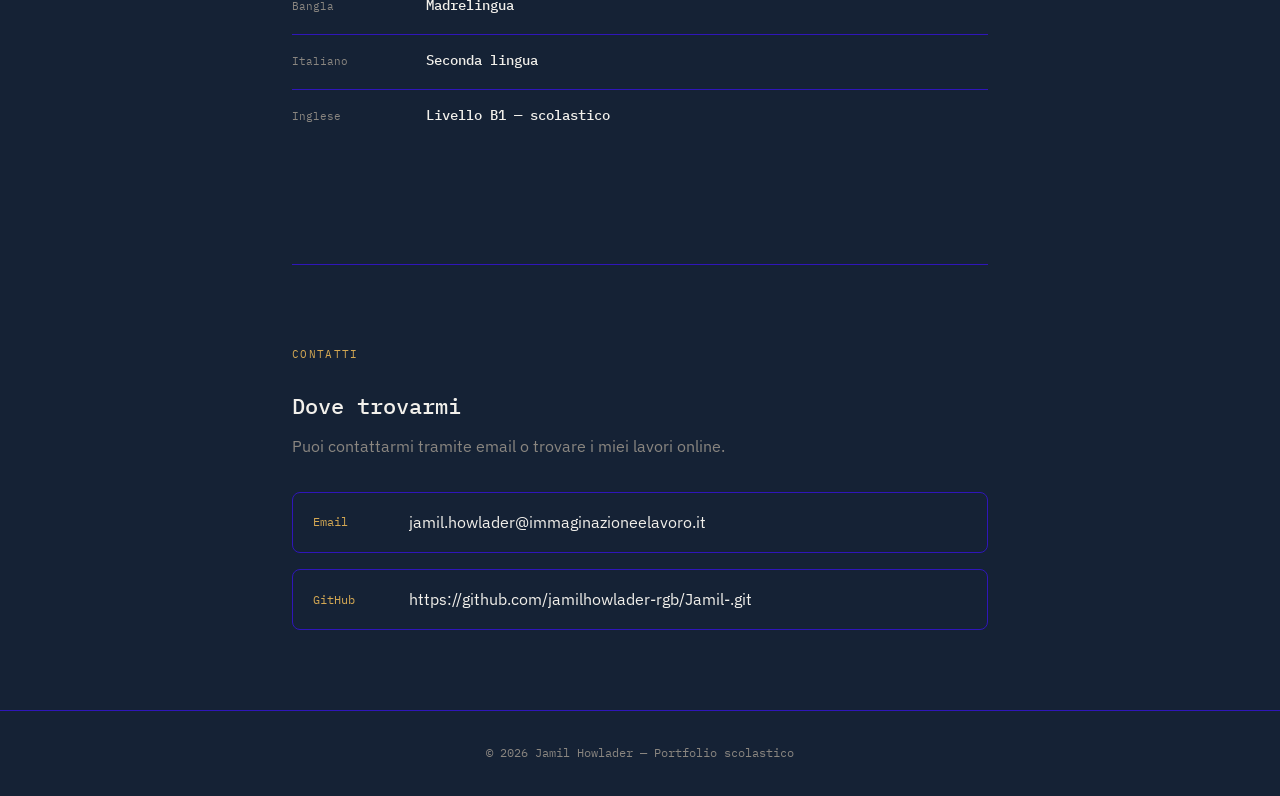
==== commit dc569a1c: "ee" ====
--- a/index.html
+++ b/index.html
@@ -250,7 +250,8 @@
       <p class="etichetta">Percorso</p>
       <h2>Il mio percorso scolastico</h2>
       <p style="margin-top: 8px;">
-      <a href="file:///C:/Users/howla/Downloads/percorso_scolastico_testo_nero.svg" class="progetto-link">→ Vedi il percorso scolastico</a>
+           <img src="./percorso.png" alt="Percorso scolastico" style="width:100%;height:100%;object-fit:cover;">
+      
 
         
 
